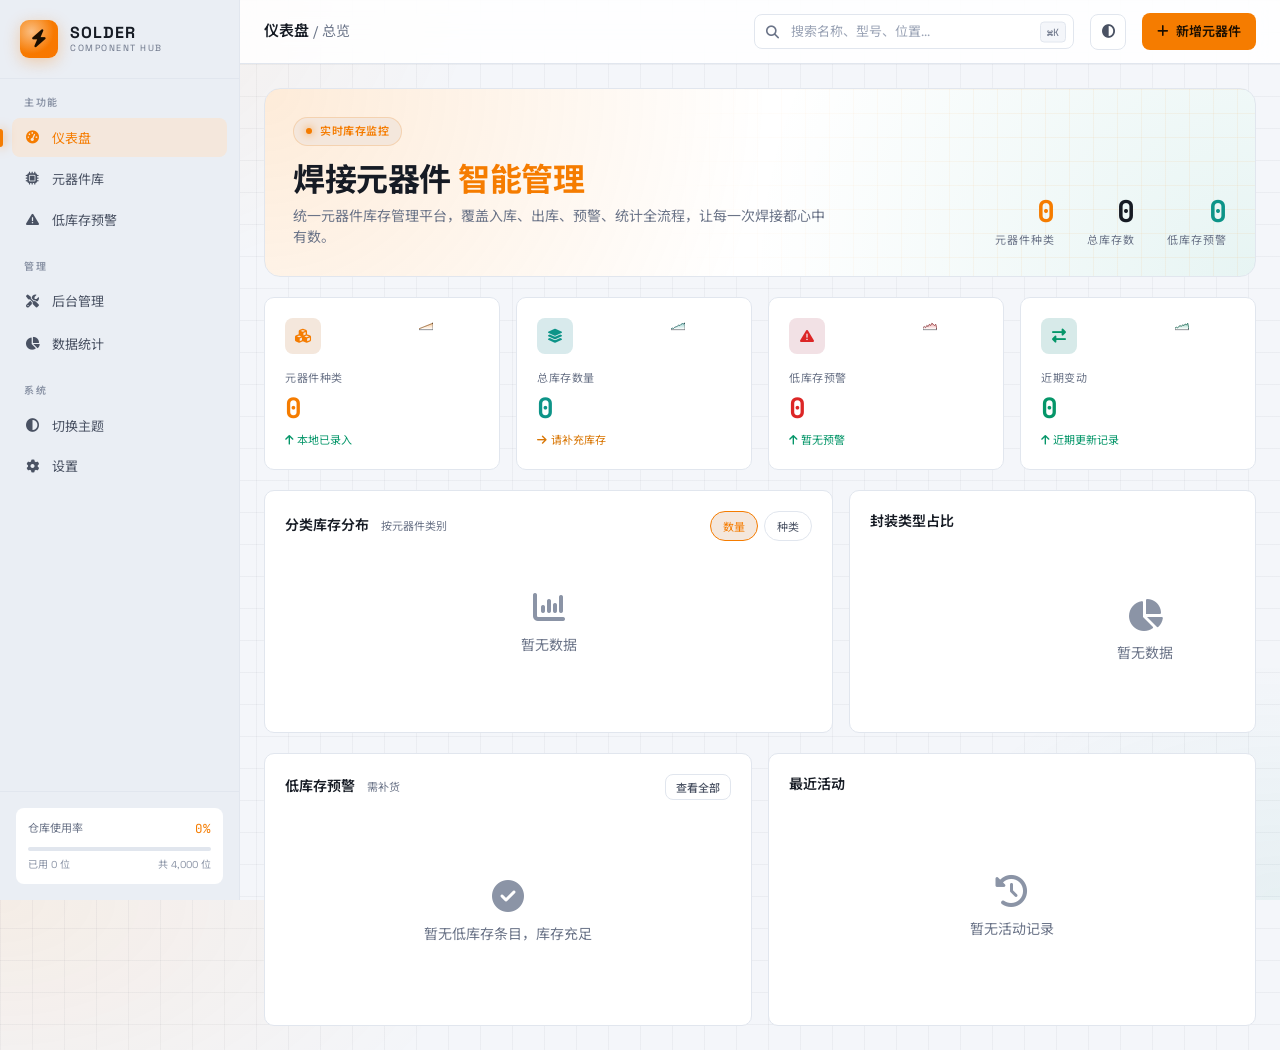
==== index.html @ f3b48d6b "feat: 前端重构为橙青暗色主题仪表盘布局 保持原有 localStorage 数据架构，新增 hub 布局（侧边栏+顶栏+内容区）。variables.css 切换为橙青暗色主题，front.js" ====
<!DOCTYPE html>
<html lang="zh-CN">
<head>
  <meta charset="UTF-8" />
  <meta name="viewport" content="width=device-width, initial-scale=1.0" />
  <title>SOLDER · 焊接元器件管理系统</title>
  <meta name="description" content="焊接元器件库存管理平台，覆盖入库、出库、预警、统计全流程。" />
  <link rel="preconnect" href="https://fonts.googleapis.com" />
  <link rel="preconnect" href="https://fonts.gstatic.com" crossorigin />
  <link href="https://fonts.googleapis.com/css2?family=Space+Grotesk:wght@300;400;500;600;700&family=JetBrains+Mono:wght@400;500;600;700&family=Noto+Sans+SC:wght@400;500;600;700&display=swap" rel="stylesheet" />
  <link rel="stylesheet" href="https://cdnjs.cloudflare.com/ajax/libs/font-awesome/6.5.1/css/all.min.css" />
  <link rel="stylesheet" href="styles/components.css" />
</head>
<body class="circuit-bg">
  <div class="hub" id="hub">
    <!-- 侧边栏 -->
    <aside class="hub-sidebar">
      <div class="hub-logo">
        <div class="hub-logo__mark"><i class="fa-solid fa-bolt"></i></div>
        <div class="hub-logo__text">
          <span class="hub-logo__name">SOLDER</span>
          <span class="hub-logo__sub">COMPONENT HUB</span>
        </div>
      </div>

      <nav class="hub-nav" id="hubNav" aria-label="主导航">
        <div class="hub-nav__section">
          <div class="hub-nav__title">主功能</div>
          <button type="button" class="hub-nav__item is-active" data-page="dashboard">
            <i class="fa-solid fa-gauge-high"></i><span>仪表盘</span>
          </button>
          <button type="button" class="hub-nav__item" data-page="inventory">
            <i class="fa-solid fa-microchip"></i><span>元器件库</span>
          </button>
          <button type="button" class="hub-nav__item" data-page="alert">
            <i class="fa-solid fa-triangle-exclamation"></i><span>低库存预警</span>
            <span class="hub-badge" id="alertBadge" hidden>0</span>
          </button>
        </div>

        <div class="hub-nav__section">
          <div class="hub-nav__title">管理</div>
          <a class="hub-nav__item" href="admin/">
            <i class="fa-solid fa-screwdriver-wrench"></i><span>后台管理</span>
          </a>
          <button type="button" class="hub-nav__item" data-page="stats">
            <i class="fa-solid fa-chart-pie"></i><span>数据统计</span>
          </button>
        </div>

        <div class="hub-nav__section">
          <div class="hub-nav__title">系统</div>
          <button type="button" class="hub-nav__item" id="themeBtn" title="切换明暗主题">
            <i class="fa-solid fa-circle-half-stroke"></i><span>切换主题</span>
          </button>
          <a class="hub-nav__item" href="admin/">
            <i class="fa-solid fa-gear"></i><span>设置</span>
          </a>
        </div>
      </nav>

      <div class="hub-sidebar__footer">
        <div class="stock-indicator">
          <div class="stock-indicator__label">
            <span>仓库使用率</span>
            <span class="mono" id="usagePct" style="color: var(--accent);">—</span>
          </div>
          <div class="stock-bar"><div class="stock-bar__fill" id="usageBar" style="width: 0%;"></div></div>
          <div style="display: flex; justify-content: space-between; font-size: 10px; color: var(--text-dim); margin-top: 6px;">
            <span id="usageUsed">已用 0</span><span id="usageTotal">共 0</span>
          </div>
        </div>
      </div>
    </aside>

    <!-- 主区域 -->
    <main class="hub-main">
      <header class="hub-topbar">
        <div class="page-title" id="pageTitle">仪表盘<span class="page-title__crumb">/ 总览</span></div>

        <div class="hub-search">
          <i class="fa-solid fa-magnifying-glass"></i>
          <input type="text" placeholder="搜索名称、型号、位置..." id="globalSearch" aria-label="全局搜索" />
          <kbd>⌘K</kbd>
        </div>

        <button class="icon-btn" id="themeBtnTop" title="切换主题" aria-label="切换主题" type="button">
          <i class="fa-solid fa-circle-half-stroke"></i>
        </button>
        <a class="btn btn-primary" href="admin/">
          <i class="fa-solid fa-plus"></i>新增元器件
        </a>
      </header>

      <div class="hub-content" id="content"></div>
    </main>
  </div>

  <div class="toast" id="toast" role="status" aria-live="polite"></div>
  <script type="module" src="src/front.js?v=20260730"></script>
</body>
</html>
---- styles/components.css ----
@import './variables.css';
@import './base.css';
@import './layout.css';
@import './forms.css';
@import './data.css';
@import './hub.css';

/* ==========================================================================
   Buttons
========================================================================== */

.button {
  display: inline-flex;
  align-items: center;
  justify-content: center;
  gap: 6px;
  min-height: 36px;
  padding: var(--space-1) var(--space-4);
  border: var(--panel-border);
  border-radius: var(--radius);
  background: var(--surface-panel);
  color: var(--text-primary);
  font-family: var(--font-label);
  font-size: var(--text-base);
  font-weight: 500;
  line-height: var(--leading-tight);
  cursor: pointer;
  white-space: nowrap;
  text-decoration: none;
  box-shadow: var(--shadow-xs);
  transition: background var(--transition-fast),
              border-color var(--transition-fast),
              color var(--transition-fast),
              box-shadow var(--transition-fast),
              transform var(--transition-fast) var(--ease-out);
}

.button:hover {
  background: var(--surface-elevated);
  border-color: var(--border-strong);
  color: var(--text-primary);
  text-decoration: none;
  transform: translateY(-1px);
  box-shadow: var(--shadow-sm);
}

.button:active {
  transform: translateY(0) scale(0.98);
  box-shadow: var(--shadow-xs);
}

.button:focus-visible {
  box-shadow: var(--focus-ring);
}

.button[disabled],
.button.is-disabled {
  opacity: 0.5;
  cursor: not-allowed;
  box-shadow: none;
  transform: none;
}

.button--primary {
  background: linear-gradient(150deg, var(--accent), color-mix(in srgb, var(--accent) 82%, #000));
  border-color: transparent;
  color: #ffffff;
  font-weight: 600;
  box-shadow: var(--shadow-xs), 0 2px 10px var(--accent-glow);
}

[data-theme="dark"] .button--primary,
html.dark .button--primary {
  color: #06232c;
  background: linear-gradient(150deg, var(--accent), color-mix(in srgb, var(--accent) 85%, #000));
}

.button--primary:hover {
  background: linear-gradient(150deg, var(--accent-hover), color-mix(in srgb, var(--accent-hover) 82%, #000));
  border-color: transparent;
  color: #ffffff;
  box-shadow: var(--shadow-sm), 0 6px 18px var(--accent-glow);
  transform: translateY(-1px);
}

[data-theme="dark"] .button--primary:hover,
html.dark .button--primary:hover {
  color: #06232c;
}

.button--ghost {
  background: transparent;
  border-color: transparent;
  color: var(--text-secondary);
  box-shadow: none;
}

.button--ghost:hover {
  background: var(--surface-elevated);
  border-color: var(--border);
  color: var(--text-primary);
}

.button--danger {
  background: var(--danger-soft);
  border-color: color-mix(in srgb, var(--danger) 22%, var(--border));
  color: var(--danger);
  box-shadow: none;
}

.button--danger:hover {
  background: color-mix(in srgb, var(--danger) 14%, var(--surface-elevated));
  border-color: color-mix(in srgb, var(--danger) 42%, var(--border));
  color: var(--danger);
}

.button--small {
  min-height: 30px;
  padding: 3px var(--space-3);
  font-size: var(--text-sm);
  border-radius: var(--radius-sm);
}

.button svg {
  width: 14px;
  height: 14px;
}

/* 触控设备：按钮触控目标 ≥ 44px */
@media (pointer: coarse) {
  .button { min-height: 44px; }
  .button--small { min-height: 40px; }
  .icon-button,
  .button--icon { width: 44px; height: 44px; }
}

/* --------------------------------------------------------------------------
   Detail View
-------------------------------------------------------------------------- */
.detail {
  padding: var(--space-4);
  overflow: auto;
  min-height: 0;
}

.detail__section {
  display: grid;
  grid-template-columns: repeat(3, minmax(0, 1fr));
  gap: var(--space-3);
  animation: fade-slide-in 240ms var(--ease-out);
}

.detail__section > .field {
  border: var(--panel-border);
  border-radius: var(--radius-md);
  padding: var(--space-3) var(--space-4);
  background: var(--surface-elevated);
  transition: border-color var(--transition-fast), box-shadow var(--transition-fast);
}

.detail__section > .field:hover {
  border-color: var(--border-strong);
  box-shadow: var(--shadow-xs);
}

.detail__actions {
  display: flex;
  gap: var(--space-2);
  flex-wrap: wrap;
  margin-top: var(--space-3);
}

.detail .field__label {
  font-family: var(--font-data);
  font-size: var(--text-xs);
  color: var(--text-muted);
  letter-spacing: 0.06em;
  text-transform: uppercase;
  margin-bottom: var(--space-1);
}

.detail .mono {
  font-size: var(--text-base);
  color: var(--text-primary);
  word-break: break-word;
}

/* --------------------------------------------------------------------------
   Feedback — Toast, Empty State
-------------------------------------------------------------------------- */
.toast {
  position: fixed;
  right: var(--space-4);
  bottom: var(--space-4);
  z-index: var(--z-toast);
  display: grid;
  gap: var(--space-2);
  pointer-events: none;
}

.toast__item {
  pointer-events: auto;
  padding: var(--space-3) var(--space-4);
  border: var(--panel-border);
  border-left: 3px solid var(--accent);
  border-radius: var(--radius-md);
  background: var(--surface-panel);
  color: var(--text-primary);
  font-family: var(--font-label);
  font-size: var(--text-sm);
  font-weight: 500;
  box-shadow: var(--shadow-float);
  max-width: 360px;
  word-wrap: break-word;
  cursor: pointer;
  animation: toast-in 260ms var(--ease-out);
}

.toast__item--danger {
  border-left-color: var(--danger);
}

.toast__item--success {
  border-left-color: var(--success);
}

.toast--enter {
  animation: toast-in 260ms var(--ease-out);
}

.toast--leave {
  animation: toast-out 200ms ease-in forwards;
}

@keyframes toast-in {
  from {
    opacity: 0;
    transform: translateY(10px) scale(0.97);
  }
  to {
    opacity: 1;
    transform: translateY(0) scale(1);
  }
}

@keyframes toast-out {
  from {
    opacity: 1;
    transform: translateY(0);
  }
  to {
    opacity: 0;
    transform: translateY(10px);
  }
}

.empty-state,
.empty {
  padding: var(--space-10) var(--space-4);
  text-align: center;
}

.empty-state__title,
.empty__title {
  font-family: var(--font-label);
  font-size: var(--text-lg);
  font-weight: 600;
  color: var(--text-primary);
  margin-bottom: var(--space-1);
}

.empty-state__desc,
.empty__desc {
  color: var(--text-muted);
  font-size: var(--text-sm);
  line-height: var(--leading-relaxed);
}

/* --------------------------------------------------------------------------
   Dashboard Components
-------------------------------------------------------------------------- */
.stat-grid {
  display: grid;
  grid-template-columns: repeat(4, minmax(0, 1fr));
  gap: var(--space-3);
}

.stat-card {
  display: flex;
  align-items: center;
  justify-content: space-between;
  gap: var(--space-3);
  padding: var(--space-3) var(--space-4);
  background: var(--surface-panel);
  border: var(--panel-border);
  border-radius: var(--radius-lg);
  box-shadow: var(--shadow-xs);
  transition: border-color var(--transition-fast),
              box-shadow var(--transition-fast),
              transform var(--transition-fast) var(--ease-out);
}

.stat-card:hover {
  border-color: var(--border-strong);
  box-shadow: var(--shadow-sm);
  transform: translateY(-1px);
}

.stat-card__body {
  min-width: 0;
  flex: 1;
}

.stat-card__title {
  font-family: var(--font-label);
  font-size: var(--text-xs);
  font-weight: 600;
  color: var(--text-muted);
  letter-spacing: 0.04em;
  text-transform: uppercase;
  margin-bottom: 2px;
}

.stat-card__value {
  font-family: var(--font-label);
  font-size: 24px;
  font-weight: 700;
  color: var(--text-primary);
  line-height: 1.15;
  letter-spacing: -0.02em;
  font-variant-numeric: tabular-nums;
}

.stat-card__hint {
  font-size: var(--text-xs);
  color: var(--text-muted);
  margin-top: 2px;
}

.stat-card__icon {
  display: grid;
  place-items: center;
  width: 36px;
  height: 36px;
  border-radius: var(--radius-md);
  flex-shrink: 0;
}

.stat-card__icon svg {
  width: 17px;
  height: 17px;
  stroke-width: 2;
}

.stat-card--brand .stat-card__icon {
  background: var(--accent-soft);
  color: var(--accent-text);
}

.stat-card--success .stat-card__icon {
  background: var(--success-soft);
  color: var(--success);
}

.stat-card--warning .stat-card__icon {
  background: var(--warning-soft);
  color: var(--warning);
}

.stat-card--danger .stat-card__icon {
  background: var(--danger-soft);
  color: var(--danger);
}

/* Chart Bar */
.chart-bar {
  display: flex;
  align-items: center;
  gap: var(--space-2);
  padding: 3px 0;
}

.chart-bar__label {
  font-family: var(--font-data);
  font-size: var(--text-xs);
  color: var(--text-secondary);
  min-width: 60px;
  text-align: right;
  white-space: nowrap;
  overflow: hidden;
  text-overflow: ellipsis;
}

.chart-bar__track {
  flex: 1;
  height: 14px;
  background: var(--surface-inset);
  border-radius: var(--radius-full);
  overflow: hidden;
  position: relative;
}

.chart-bar__fill {
  height: 100%;
  border-radius: var(--radius-full);
  background: linear-gradient(90deg, var(--accent), color-mix(in srgb, var(--accent) 70%, var(--accent-hover)));
  transition: width 400ms var(--ease-out);
  min-width: 4px;
}

.chart-bar__value {
  font-family: var(--font-data);
  font-size: var(--text-xs);
  font-weight: 600;
  color: var(--text-muted);
  min-width: 28px;
  text-align: right;
  font-variant-numeric: tabular-nums;
}

/* Breadcrumb */
.breadcrumb {
  display: flex;
  align-items: center;
  gap: var(--space-1);
  font-family: var(--font-label);
  font-size: var(--text-xs);
  color: var(--text-muted);
  margin-bottom: var(--space-2);
}

.breadcrumb__sep {
  color: var(--border-strong);
  user-select: none;
}

.breadcrumb__current {
  color: var(--text-primary);
  font-weight: 600;
}

/* Skeleton */
.skeleton {
  background: linear-gradient(90deg, var(--surface-inset) 25%, var(--surface-elevated) 50%, var(--surface-inset) 75%);
  background-size: 200% 100%;
  animation: skeleton-shimmer 1.5s ease-in-out infinite;
  border-radius: var(--radius);
}

@keyframes skeleton-shimmer {
  0% { background-position: 200% 0; }
  100% { background-position: -200% 0; }
}

.skeleton--title {
  height: 20px;
  width: 60%;
  margin-bottom: var(--space-2);
}

.skeleton--text {
  height: 14px;
  width: 100%;
  margin-bottom: var(--space-1);
}

.skeleton--text-short {
  height: 14px;
  width: 40%;
}

.skeleton--card {
  height: 80px;
  width: 100%;
}

/* 前台列表/统计骨架（首屏占位） */
.skeleton-stat {
  height: 74px;
  border-radius: var(--radius-lg);
}

.skeleton-row {
  display: flex;
  align-items: center;
  gap: var(--space-3);
  padding: var(--space-3) var(--space-4);
  border: var(--panel-border);
  border-radius: var(--radius-md);
  background: var(--surface-panel);
}

.skeleton-row__dot {
  width: 8px;
  height: 8px;
  border-radius: var(--radius-full);
  flex-shrink: 0;
}

.skeleton-row__lines {
  flex: 1;
  display: grid;
  gap: 6px;
}

.skeleton-row__badge {
  width: 56px;
  height: 20px;
  border-radius: var(--radius-full);
  flex-shrink: 0;
}

/* Quick Actions */
.quick-actions {
  display: grid;
  grid-template-columns: repeat(3, minmax(0, 1fr));
  gap: var(--space-3);
}

.quick-action {
  display: flex;
  align-items: center;
  gap: var(--space-3);
  padding: var(--space-3) var(--space-4);
  background: var(--surface-panel);
  border: var(--panel-border);
  border-radius: var(--radius-md);
  box-shadow: var(--shadow-xs);
  color: var(--text-primary);
  font-family: var(--font-label);
  font-size: var(--text-sm);
  font-weight: 500;
  cursor: pointer;
  text-decoration: none;
  transition: border-color var(--transition-fast),
              box-shadow var(--transition-fast),
              background var(--transition-fast),
              transform var(--transition-fast) var(--ease-out);
}

.quick-action:hover {
  border-color: color-mix(in srgb, var(--accent) 32%, var(--border));
  box-shadow: var(--shadow-sm);
  background: var(--surface-elevated);
  text-decoration: none;
  color: var(--text-primary);
  transform: translateY(-1px);
}

.quick-action__icon {
  display: grid;
  place-items: center;
  width: 38px;
  height: 38px;
  border-radius: var(--radius);
  background: var(--accent-soft);
  color: var(--accent-text);
  flex-shrink: 0;
}

.quick-action__icon svg {
  width: 18px;
  height: 18px;
}

.quick-action__label {
  line-height: 1.3;
}

.quick-action__desc {
  font-size: var(--text-xs);
  color: var(--text-muted);
  font-weight: 400;
}

/* Link */
.link {
  color: var(--accent);
  text-decoration: none;
  border-bottom: 1px dashed color-mix(in srgb, var(--accent) 40%, transparent);
  padding-bottom: 1px;
  transition: border-color var(--transition-fast), color var(--transition-fast);
}

.link:hover {
  color: var(--accent-hover);
  border-bottom-color: var(--accent-hover);
}

/* Mobile Nav */
.mobile-nav {
  position: fixed;
  bottom: 0;
  left: 0;
  right: 0;
  z-index: 80;
  display: none;
  align-items: center;
  justify-content: space-around;
  padding: 6px 12px max(10px, env(safe-area-inset-bottom, 10px));
  background: var(--surface-header);
  border-top: var(--panel-border);
  box-shadow: var(--shadow-up);
  backdrop-filter: blur(14px) saturate(1.3);
  -webkit-backdrop-filter: blur(14px) saturate(1.3);
}

.mobile-nav__item {
  display: flex;
  flex-direction: column;
  align-items: center;
  gap: 3px;
  min-width: 64px;
  min-height: 44px;
  justify-content: center;
  padding: 5px 14px;
  text-decoration: none;
  color: var(--text-muted);
  font-size: var(--text-xs);
  font-weight: 500;
  border-radius: var(--radius-md);
  transition: color var(--transition-fast), background var(--transition-fast);
}

.mobile-nav__item svg {
  width: 19px;
  height: 19px;
}

.mobile-nav__item.is-active,
.mobile-nav__item:active {
  color: var(--accent-text);
  background: var(--accent-soft);
}

@media (hover: hover) {
  .mobile-nav__item:hover {
    color: var(--accent-text);
    background: var(--accent-soft);
  }
}

/* Responsive — Components */
@media (max-width: 1024px) {
  .stat-grid {
    grid-template-columns: repeat(2, minmax(0, 1fr));
  }
}

@media (max-width: 860px) {
  .detail__section {
    grid-template-columns: 1fr;
  }
}

@media (max-width: 640px) {
  .stat-grid {
    grid-template-columns: 1fr;
  }

  .quick-actions {
    grid-template-columns: 1fr;
  }
}

/* Admin-specific overrides */
.admin-list {
  display: flex;
  flex-direction: column;
  gap: 6px;
  padding: var(--space-2);
}

.admin-list .list__item {
  display: flex;
  align-items: center;
  gap: var(--space-3);
  padding: var(--space-3) var(--space-4);
  border: 1px solid transparent;
  border-radius: var(--radius-md);
  background: var(--surface-panel);
  cursor: pointer;
  text-align: left;
  width: 100%;
  transition: border-color var(--transition-fast),
              background var(--transition-fast),
              box-shadow var(--transition-fast),
              transform var(--transition-fast) var(--ease-out);
}

.admin-list .list__item:hover {
  border-color: var(--border);
  background: var(--surface-elevated);
  box-shadow: var(--shadow-xs);
}

.admin-list .list__item.is-active {
  border-color: color-mix(in srgb, var(--accent) 32%, var(--border));
  background: var(--accent-soft);
  box-shadow: inset 3px 0 0 var(--accent);
}

/* Front page card-item content (replaces inline styles) */
.card-item__content {
  min-width: 0;
  flex: 1;
  display: flex;
  flex-direction: column;
  gap: 2px;
  margin-left: var(--space-1);
}

.card-item__name {
  font-weight: 600;
  font-size: var(--text-base);
  color: var(--text-primary);
}

.card-item__actions {
  display: flex;
  gap: var(--space-1);
  align-items: center;
  flex-shrink: 0;
}

/* --------------------------------------------------------------------------
   Login Card
-------------------------------------------------------------------------- */
.login-card {
  max-width: 420px;
  margin: var(--space-8) auto 0;
  padding: var(--space-6);
  background: var(--surface-panel);
  border: var(--panel-border);
  border-radius: var(--radius-lg);
  box-shadow: var(--shadow-float);
  width: calc(100% - var(--space-4));
  box-sizing: border-box;
}

.login-card .panel__title {
  font-size: var(--text-lg);
  text-align: center;
  margin-bottom: var(--space-4);
}

.login-card .form {
  padding: 0;
}

/* --------------------------------------------------------------------------
   Navigation Items (sidebar tabs)
-------------------------------------------------------------------------- */
.nav-item {
  display: flex;
  align-items: center;
  gap: var(--space-2);
  min-height: 38px;
  padding: var(--space-2) var(--space-3);
  background: transparent;
  border: 1px solid transparent;
  border-radius: var(--radius);
  color: var(--text-secondary);
  font-family: var(--font-label);
  font-size: var(--text-sm);
  font-weight: 500;
  cursor: pointer;
  transition: all var(--transition-fast);
  position: relative;
  text-align: left;
  width: 100%;
  white-space: nowrap;
}

.nav-item:hover {
  background: var(--surface-elevated);
  color: var(--text-primary);
  border-color: var(--border);
}

.nav-item--active,
.nav-item[aria-selected="true"] {
  color: var(--accent-text);
  background: var(--accent-soft);
  border-color: color-mix(in srgb, var(--accent) 24%, var(--border));
  font-weight: 600;
}

.nav-item svg {
  width: 16px;
  height: 16px;
  flex-shrink: 0;
}

/* --------------------------------------------------------------------------
   Dialog / Modal
-------------------------------------------------------------------------- */
.dialog__body {
  max-width: 560px;
  background: var(--surface-panel);
  border: var(--panel-border);
  border-radius: var(--radius-lg);
  box-shadow: var(--shadow-float);
  overflow: hidden;
}

dialog.dialog {
  border: none;
  border-radius: var(--radius-lg);
  padding: 0;
  max-width: 560px;
  width: calc(100% - var(--space-8));
  background: transparent;
  box-shadow: var(--shadow-float);
}

dialog.dialog[open] {
  animation: dialog-in 260ms var(--ease-out);
}

@keyframes dialog-in {
  from {
    opacity: 0;
    transform: translateY(10px) scale(0.97);
  }
  to {
    opacity: 1;
    transform: translateY(0) scale(1);
  }
}

dialog.dialog::backdrop {
  background: rgba(9, 14, 25, 0.48);
  backdrop-filter: blur(4px);
  -webkit-backdrop-filter: blur(4px);
}

.dialog__header {
  display: flex;
  align-items: center;
  justify-content: space-between;
  gap: var(--space-2);
  padding: var(--space-4);
  border-bottom: var(--panel-border);
  background: color-mix(in srgb, var(--surface-elevated) 55%, var(--surface-panel));
}

.dialog__title {
  font-family: var(--font-label);
  font-size: var(--text-md);
  font-weight: 600;
  color: var(--text-primary);
}

.dialog__footer {
  display: flex;
  justify-content: flex-end;
  gap: var(--space-2);
  padding: var(--space-4);
  border-top: var(--panel-border);
}

/* --------------------------------------------------------------------------
   Card (generic container)
-------------------------------------------------------------------------- */
.card {
  background: var(--surface-panel);
  border: var(--panel-border);
  border-radius: var(--radius-md);
  padding: var(--space-4);
  box-shadow: var(--shadow-xs);
}
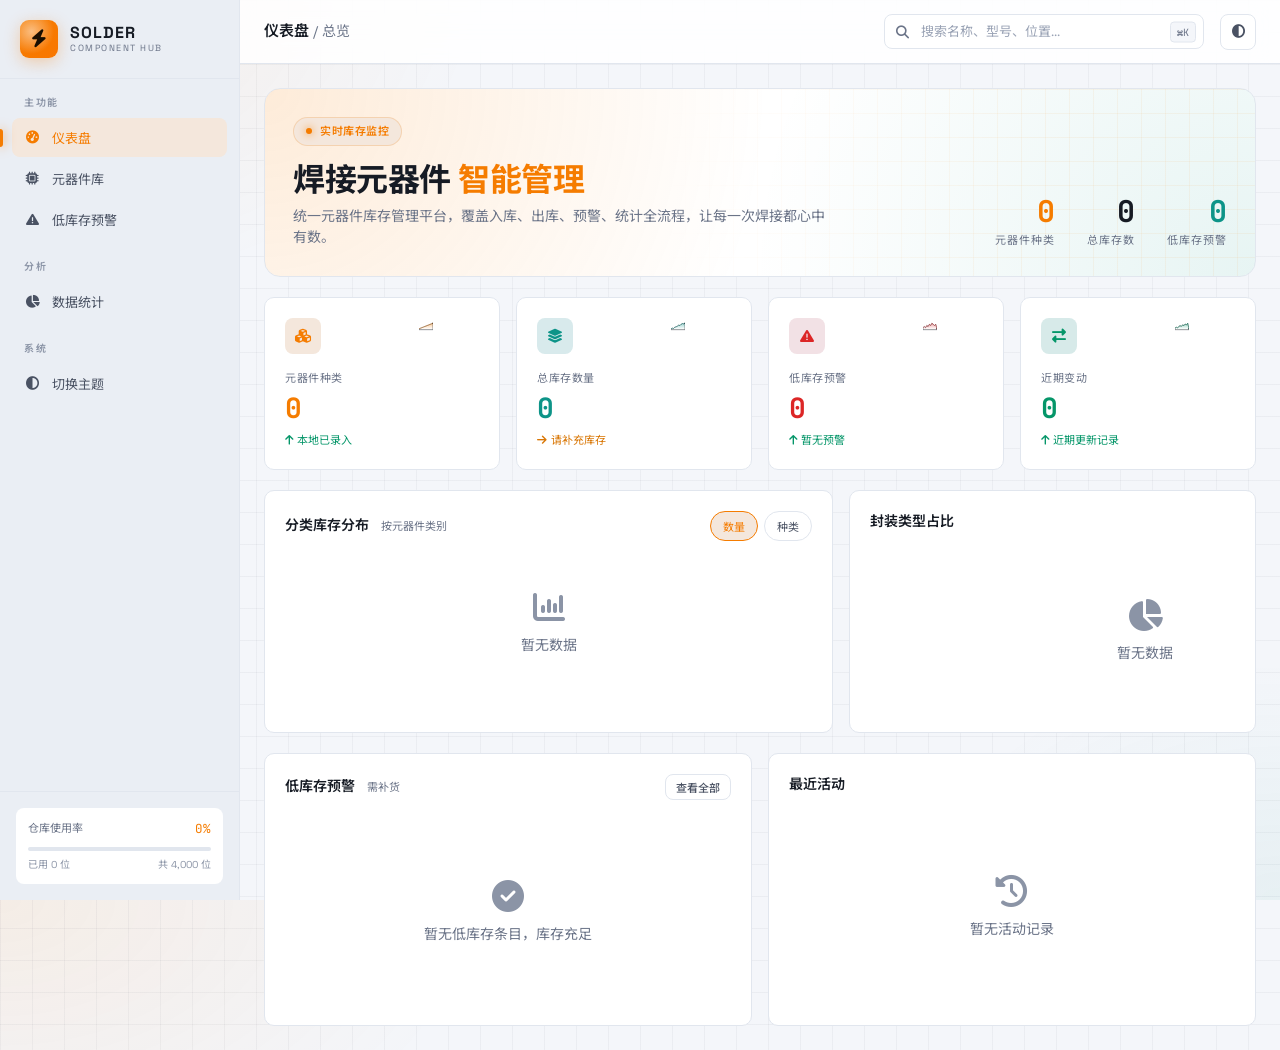
==== commit e6d6af98: "feat: 移除后台跳转，新增元器件详情弹窗 取消前端所有跳转后台的按钮（侧边栏后台管理/设置、顶栏新增元器件、各页面前往后台按钮）。点击元器件卡片/表格行弹出原生 dialog 详情面板，展示参数、" ====
--- a/index.html
+++ b/index.html
@@ -39,10 +39,7 @@
         </div>
 
         <div class="hub-nav__section">
-          <div class="hub-nav__title">管理</div>
-          <a class="hub-nav__item" href="admin/">
-            <i class="fa-solid fa-screwdriver-wrench"></i><span>后台管理</span>
-          </a>
+          <div class="hub-nav__title">分析</div>
           <button type="button" class="hub-nav__item" data-page="stats">
             <i class="fa-solid fa-chart-pie"></i><span>数据统计</span>
           </button>
@@ -53,9 +50,6 @@
           <button type="button" class="hub-nav__item" id="themeBtn" title="切换明暗主题">
             <i class="fa-solid fa-circle-half-stroke"></i><span>切换主题</span>
           </button>
-          <a class="hub-nav__item" href="admin/">
-            <i class="fa-solid fa-gear"></i><span>设置</span>
-          </a>
         </div>
       </nav>
 
@@ -87,9 +81,6 @@
         <button class="icon-btn" id="themeBtnTop" title="切换主题" aria-label="切换主题" type="button">
           <i class="fa-solid fa-circle-half-stroke"></i>
         </button>
-        <a class="btn btn-primary" href="admin/">
-          <i class="fa-solid fa-plus"></i>新增元器件
-        </a>
       </header>
 
       <div class="hub-content" id="content"></div>
@@ -97,6 +88,11 @@
   </div>
 
   <div class="toast" id="toast" role="status" aria-live="polite"></div>
-  <script type="module" src="src/front.js?v=20260730"></script>
+
+  <!-- 元器件详情弹窗 -->
+  <dialog class="dialog detail-dialog" id="detailDialog" aria-label="元器件详情">
+    <div class="dialog__body detail-dialog__body" id="detailDialogBody"></div>
+  </dialog>
+  <script type="module" src="src/front.js?v=20260731"></script>
 </body>
 </html>
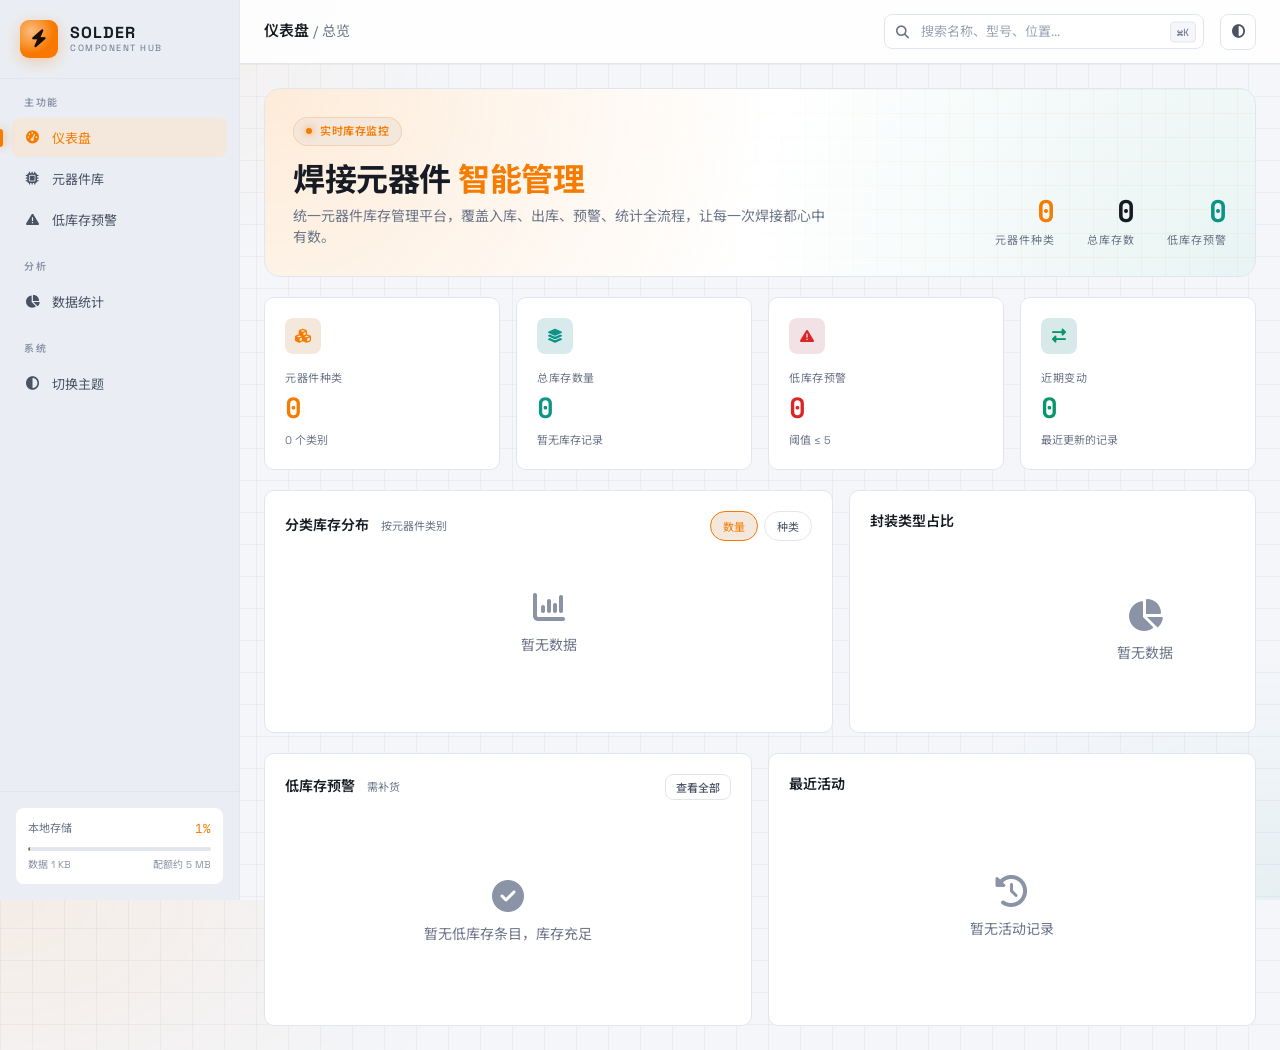
==== commit 3cc04f37: "fix: 修复功能缺陷并优化 UI/性能/网络健壮性 - 删除从未注册的 sw.js（离线缓存从未生效，属死代码） - 移动端新增底部导航（原 ≤768px 侧边栏隐藏后无任何导航入口） - 后台种类" ====
--- a/index.html
+++ b/index.html
@@ -5,10 +5,34 @@
   <meta name="viewport" content="width=device-width, initial-scale=1.0" />
   <title>SOLDER · 焊接元器件管理系统</title>
   <meta name="description" content="焊接元器件库存管理平台，覆盖入库、出库、预警、统计全流程。" />
+  <link rel="icon" href="data:," />
+  <!-- 在样式应用前同步设置主题，避免暗色用户首屏闪白 -->
+  <script>
+    (function () {
+      try {
+        var t = localStorage.getItem('theme');
+        if (t !== 'light' && t !== 'dark') {
+          t = window.matchMedia && window.matchMedia('(prefers-color-scheme: light)').matches ? 'light' : 'dark';
+        }
+        document.documentElement.setAttribute('data-theme', t);
+        document.documentElement.classList.toggle('dark', t === 'dark');
+      } catch (e) { /* ignore */ }
+    })();
+  </script>
   <link rel="preconnect" href="https://fonts.googleapis.com" />
   <link rel="preconnect" href="https://fonts.gstatic.com" crossorigin />
   <link href="https://fonts.googleapis.com/css2?family=Space+Grotesk:wght@300;400;500;600;700&family=JetBrains+Mono:wght@400;500;600;700&family=Noto+Sans+SC:wght@400;500;600;700&display=swap" rel="stylesheet" />
-  <link rel="stylesheet" href="https://cdnjs.cloudflare.com/ajax/libs/font-awesome/6.5.1/css/all.min.css" />
+  <!-- Font Awesome 异步加载：不阻塞首屏渲染 -->
+  <link rel="preload" as="style" href="https://cdnjs.cloudflare.com/ajax/libs/font-awesome/6.5.1/css/all.min.css" />
+  <link rel="stylesheet" href="https://cdnjs.cloudflare.com/ajax/libs/font-awesome/6.5.1/css/all.min.css" media="print" onload="this.media='all'" />
+  <noscript><link rel="stylesheet" href="https://cdnjs.cloudflare.com/ajax/libs/font-awesome/6.5.1/css/all.min.css" /></noscript>
+  <!-- 直接以 link 并行加载全部样式（替代 @import 串行加载） -->
+  <link rel="stylesheet" href="styles/variables.css" />
+  <link rel="stylesheet" href="styles/base.css" />
+  <link rel="stylesheet" href="styles/layout.css" />
+  <link rel="stylesheet" href="styles/forms.css" />
+  <link rel="stylesheet" href="styles/data.css" />
+  <link rel="stylesheet" href="styles/hub.css" />
   <link rel="stylesheet" href="styles/components.css" />
 </head>
 <body class="circuit-bg">
@@ -56,12 +80,12 @@
       <div class="hub-sidebar__footer">
         <div class="stock-indicator">
           <div class="stock-indicator__label">
-            <span>仓库使用率</span>
+            <span>本地存储</span>
             <span class="mono" id="usagePct" style="color: var(--accent);">—</span>
           </div>
           <div class="stock-bar"><div class="stock-bar__fill" id="usageBar" style="width: 0%;"></div></div>
           <div style="display: flex; justify-content: space-between; font-size: 10px; color: var(--text-dim); margin-top: 6px;">
-            <span id="usageUsed">已用 0</span><span id="usageTotal">共 0</span>
+            <span id="usageUsed">数据 —</span><span id="usageTotal">配额约 5 MB</span>
           </div>
         </div>
       </div>
@@ -87,12 +111,28 @@
     </main>
   </div>
 
+  <!-- 移动端底部导航（小屏时侧边栏隐藏，由它接管页面切换） -->
+  <nav class="mobile-nav" id="mobileNav" aria-label="移动端导航">
+    <button type="button" class="mobile-nav__item is-active" data-page="dashboard">
+      <i class="fa-solid fa-gauge-high"></i><span>仪表盘</span>
+    </button>
+    <button type="button" class="mobile-nav__item" data-page="inventory">
+      <i class="fa-solid fa-microchip"></i><span>元器件库</span>
+    </button>
+    <button type="button" class="mobile-nav__item" data-page="alert">
+      <i class="fa-solid fa-triangle-exclamation"></i><span>预警</span>
+    </button>
+    <button type="button" class="mobile-nav__item" data-page="stats">
+      <i class="fa-solid fa-chart-pie"></i><span>统计</span>
+    </button>
+  </nav>
+
   <div class="toast" id="toast" role="status" aria-live="polite"></div>
 
   <!-- 元器件详情弹窗 -->
   <dialog class="dialog detail-dialog" id="detailDialog" aria-label="元器件详情">
     <div class="dialog__body detail-dialog__body" id="detailDialogBody"></div>
   </dialog>
-  <script type="module" src="src/front.js?v=20260731"></script>
+  <script type="module" src="src/front.js?v=20260823"></script>
 </body>
 </html>
--- a/styles/variables.css
+++ b/styles/variables.css
@@ -0,0 +1,214 @@
+:root {
+  /* --------------------------------------------------------------------------
+     SOLDER · Circuit Slate — CSS Variables
+     浅色模式：冷白石 + 橙色强调（暗色为默认主题，见下方 [data-theme="dark"]）
+  -------------------------------------------------------------------------- */
+
+  /* Background layers ------------------------------------------------------- */
+  --surface-base: #f4f6fa;
+  --surface-backdrop: #eaeef4;
+  --surface-panel: #ffffff;
+  --surface-elevated: #f1f4f9;
+  --surface-inset: #eef1f6;
+  --surface-header: rgba(255, 255, 255, 0.85);
+  --bg-grid: rgba(15, 23, 42, 0.04);
+
+  /* Text -------------------------------------------------------------------- */
+  --text-primary: #161b24;
+  --text-secondary: #4a5263;
+  --text-muted: #6b7488;
+  --text-inverse: #ffffff;
+  --text-placeholder: #9aa3b5;
+  --text-dim: #8b94a6;
+
+  /* Borders ----------------------------------------------------------------- */
+  --border: #e1e6ee;
+  --border-strong: #c8d0dc;
+  --border-divider: color-mix(in srgb, var(--border) 80%, transparent);
+
+  /* Accent — 琥珀橙 -------------------------------------------------------- */
+  --accent: #f57c00;
+  --accent-hover: #ef6c00;
+  --accent-2: #ff9800;
+  --accent-soft: color-mix(in srgb, var(--accent) 12%, var(--surface-base));
+  --accent-glow: color-mix(in srgb, var(--accent) 22%, transparent);
+  --accent-text: #f57c00;
+
+  /* Secondary — 青蓝 -------------------------------------------------------- */
+  --cyan: #0d9488;
+  --cyan-hover: #0f766e;
+  --cyan-soft: color-mix(in srgb, var(--cyan) 12%, var(--surface-base));
+  --cyan-text: #0d9488;
+
+  /* Magenta (IC 类别) ------------------------------------------------------- */
+  --magenta: #c026d3;
+  --magenta-soft: color-mix(in srgb, var(--magenta) 12%, var(--surface-base));
+
+  /* Semantic ---------------------------------------------------------------- */
+  --danger: #dc2626;
+  --danger-soft: color-mix(in srgb, var(--danger) 10%, var(--surface-base));
+  --danger-glow: color-mix(in srgb, var(--danger) 22%, transparent);
+  --warning: #d97706;
+  --warning-soft: color-mix(in srgb, var(--warning) 12%, var(--surface-base));
+  --success: #059669;
+  --success-soft: color-mix(in srgb, var(--success) 12%, var(--surface-base));
+
+  /* Stock status ------------------------------------------------------------ */
+  --in-stock: var(--success);
+  --in-stock-soft: var(--success-soft);
+  --low-stock: var(--warning);
+  --low-stock-soft: var(--warning-soft);
+  --out-of-stock: var(--danger);
+  --out-of-stock-soft: var(--danger-soft);
+
+  /* Typography -------------------------------------------------------------- */
+  --font-sans: 'Space Grotesk', 'Inter', 'Noto Sans SC', 'PingFang SC', 'Microsoft YaHei', system-ui, -apple-system, BlinkMacSystemFont, 'Segoe UI', sans-serif;
+  --font-mono: 'JetBrains Mono', 'SFMono-Regular', 'SF Mono', 'Fira Code', Consolas, 'Liberation Mono', Menlo, Courier, monospace;
+  --font-data: var(--font-mono);
+  --font-label: var(--font-sans);
+
+  --text-xs: 11px;
+  --text-sm: 12.5px;
+  --text-base: 14px;
+  --text-md: 15px;
+  --text-lg: 17px;
+  --text-xl: 20px;
+  --text-2xl: 28px;
+  --text-3xl: 32px;
+
+  --leading-tight: 1.25;
+  --leading-base: 1.5;
+  --leading-relaxed: 1.65;
+
+  /* 4px grid spacing -------------------------------------------------------- */
+  --space-0: 0px;
+  --space-1: 4px;
+  --space-2: 8px;
+  --space-3: 12px;
+  --space-4: 16px;
+  --space-5: 20px;
+  --space-6: 24px;
+  --space-8: 32px;
+  --space-10: 40px;
+
+  /* Radius ------------------------------------------------------------------ */
+  --radius-sm: 6px;
+  --radius: 8px;
+  --radius-md: 10px;
+  --radius-lg: 14px;
+  --radius-xl: 16px;
+  --radius-full: 999px;
+
+  /* Shadows ----------------------------------------------------------------- */
+  --shadow-xs: 0 1px 2px rgba(15, 23, 42, 0.05);
+  --shadow-sm: 0 1px 3px rgba(15, 23, 42, 0.06), 0 1px 2px rgba(15, 23, 42, 0.04);
+  --shadow-base: 0 1px 3px rgba(15, 23, 42, 0.07), 0 4px 14px rgba(15, 23, 42, 0.05);
+  --shadow-float: 0 12px 32px rgba(15, 23, 42, 0.10), 0 2px 8px rgba(15, 23, 42, 0.05);
+  --shadow-inset: inset 0 1px 2px rgba(15, 23, 42, 0.05);
+  --shadow-up: 0 -6px 20px rgba(15, 23, 42, 0.08);
+  --shadow-glow-accent: 0 0 0 3px var(--accent-glow);
+  --shadow-glow-danger: 0 0 0 3px var(--danger-glow);
+  --shadow-accent: 0 4px 16px rgba(245, 124, 0, 0.3);
+
+  /* Layout ------------------------------------------------------------------ */
+  --header-height: 64px;
+  --sidebar-width: 240px;
+  --topbar-sticky-offset: 0px;
+  --panel-border: 1px solid var(--border);
+
+  /* Transitions ------------------------------------------------------------- */
+  --transition-fast: 130ms ease;
+  --transition-base: 190ms ease;
+  --transition-slow: 280ms ease;
+  --ease-out: cubic-bezier(0.16, 1, 0.3, 1);
+
+  /* Z-index scale ----------------------------------------------------------- */
+  --z-base: 1;
+  --z-sticky: 50;
+  --z-dropdown: 100;
+  --z-overlay: 200;
+  --z-toast: 1000;
+
+  /* Misc -------------------------------------------------------------------- */
+  --focus-ring: 0 0 0 2px var(--surface-panel), 0 0 0 4px var(--accent-glow);
+  --focus-ring-inset: inset 0 0 0 2px var(--accent-glow);
+  --tick-color: color-mix(in srgb, var(--border-strong) 70%, transparent);
+}
+
+/* 暗色为默认主题（贴合 SOLDER 设计稿） */
+:root {
+  color-scheme: dark;
+}
+
+[data-theme="light"],
+html:not(.dark):not([data-theme="dark"]) {
+  color-scheme: light;
+}
+
+[data-theme="dark"],
+html.dark {
+  /* --------------------------------------------------------------------------
+     SOLDER — 深色模式（设计稿原版）
+  -------------------------------------------------------------------------- */
+
+  /* Background layers ------------------------------------------------------- */
+  --surface-base: #0a0c10;
+  --surface-backdrop: #0f131a;
+  --surface-panel: #161b24;
+  --surface-elevated: #1c2230;
+  --surface-inset: #0f131a;
+  --surface-header: rgba(15, 19, 26, 0.85);
+  --bg-grid: rgba(255, 255, 255, 0.018);
+
+  /* Text -------------------------------------------------------------------- */
+  --text-primary: #e6e9ef;
+  --text-secondary: #b4bac6;
+  --text-muted: #8b94a6;
+  --text-inverse: #0a0c10;
+  --text-placeholder: #5d6577;
+  --text-dim: #5d6577;
+
+  /* Borders ----------------------------------------------------------------- */
+  --border: #232a37;
+  --border-strong: #2f3849;
+  --border-divider: color-mix(in srgb, var(--border) 70%, transparent);
+
+  /* Accent — 琥珀橙 -------------------------------------------------------- */
+  --accent: #ffa726;
+  --accent-hover: #ffb74d;
+  --accent-2: #ffb74d;
+  --accent-soft: rgba(255, 167, 38, 0.12);
+  --accent-glow: rgba(255, 167, 38, 0.24);
+  --accent-text: #ffa726;
+
+  /* Secondary — 青蓝 -------------------------------------------------------- */
+  --cyan: #4dd0c1;
+  --cyan-hover: #80deea;
+  --cyan-soft: rgba(77, 208, 193, 0.12);
+  --cyan-text: #4dd0c1;
+
+  /* Magenta ----------------------------------------------------------------- */
+  --magenta: #e879f9;
+  --magenta-soft: rgba(232, 121, 249, 0.12);
+
+  /* Semantic ---------------------------------------------------------------- */
+  --danger: #ef5350;
+  --danger-soft: rgba(239, 83, 80, 0.12);
+  --danger-glow: rgba(239, 83, 80, 0.24);
+  --warning: #ffb300;
+  --warning-soft: rgba(255, 179, 0, 0.12);
+  --success: #66bb6a;
+  --success-soft: rgba(102, 187, 106, 0.12);
+
+  /* Shadows ----------------------------------------------------------------- */
+  --shadow-xs: 0 1px 2px rgba(0, 0, 0, 0.3);
+  --shadow-sm: 0 1px 3px rgba(0, 0, 0, 0.34), 0 1px 2px rgba(0, 0, 0, 0.24);
+  --shadow-base: 0 1px 3px rgba(0, 0, 0, 0.38), 0 4px 14px rgba(0, 0, 0, 0.28);
+  --shadow-float: 0 12px 32px rgba(0, 0, 0, 0.5), 0 2px 8px rgba(0, 0, 0, 0.3);
+  --shadow-inset: inset 0 1px 2px rgba(0, 0, 0, 0.3);
+  --shadow-up: 0 -6px 20px rgba(0, 0, 0, 0.34);
+  --shadow-accent: 0 4px 16px rgba(255, 167, 38, 0.35);
+
+  --focus-ring: 0 0 0 2px var(--surface-panel), 0 0 0 4px var(--accent-glow);
+  --focus-ring-inset: inset 0 0 0 2px var(--accent-glow);
+}
--- a/styles/base.css
+++ b/styles/base.css
@@ -0,0 +1,194 @@
+/* ==========================================================================
+   Base — Reset, Typography, Utilities
+========================================================================== */
+
+*, *::before, *::after {
+  box-sizing: border-box;
+}
+
+* {
+  scrollbar-width: thin;
+  scrollbar-color: var(--border-strong) transparent;
+}
+
+html, body {
+  height: 100%;
+}
+
+html {
+  color-scheme: light dark;
+}
+
+body {
+  margin: 0;
+  font-family: var(--font-sans);
+  font-size: var(--text-base);
+  line-height: var(--leading-base);
+  color: var(--text-primary);
+  background: var(--surface-base);
+  -webkit-font-smoothing: antialiased;
+  -moz-osx-font-smoothing: grayscale;
+  text-rendering: optimizeLegibility;
+  transition: background-color var(--transition-base), color var(--transition-base);
+}
+
+::selection {
+  background: color-mix(in srgb, var(--accent) 22%, transparent);
+  color: var(--text-primary);
+}
+
+svg {
+  display: inline-block;
+  flex-shrink: 0;
+  width: 1em;
+  height: 1em;
+  fill: none;
+  stroke: currentColor;
+  stroke-width: 2;
+  stroke-linecap: round;
+  stroke-linejoin: round;
+}
+
+a {
+  color: var(--accent);
+  text-decoration: none;
+  transition: color var(--transition-fast);
+}
+
+a:hover {
+  color: var(--accent-hover);
+  text-decoration: underline;
+}
+
+button {
+  font-family: inherit;
+}
+
+::placeholder {
+  color: var(--text-placeholder);
+  opacity: 1;
+}
+
+:focus-visible {
+  outline: none;
+  box-shadow: var(--focus-ring);
+}
+
+/* Typography Helpers */
+.mono {
+  font-family: var(--font-data);
+  font-size: var(--text-sm);
+  letter-spacing: 0.01em;
+}
+
+.hint {
+  font-size: var(--text-xs);
+  line-height: var(--leading-relaxed);
+  color: var(--text-muted);
+}
+
+.text-muted {
+  color: var(--text-muted) !important;
+}
+
+.text-accent {
+  color: var(--accent) !important;
+}
+
+.text-danger {
+  color: var(--danger) !important;
+}
+
+.text-warning {
+  color: var(--warning) !important;
+}
+
+.truncate {
+  white-space: nowrap;
+  overflow: hidden;
+  text-overflow: ellipsis;
+}
+
+/* Icons */
+.icon {
+  width: 16px;
+  height: 16px;
+}
+
+.icon-button,
+.button--icon {
+  display: inline-flex;
+  align-items: center;
+  justify-content: center;
+  width: 34px;
+  height: 34px;
+  padding: 0;
+}
+
+/* Utilities */
+.hidden {
+  display: none !important;
+}
+
+.flex {
+  display: flex;
+}
+
+.grid {
+  display: grid;
+}
+
+.mt-2 {
+  margin-top: var(--space-2);
+}
+
+.mt-3 {
+  margin-top: var(--space-3);
+}
+
+/* 内容区入场淡入 */
+@keyframes fade-slide-in {
+  from {
+    opacity: 0;
+    transform: translateY(6px);
+  }
+  to {
+    opacity: 1;
+    transform: translateY(0);
+  }
+}
+
+.fade-in {
+  animation: fade-slide-in 240ms var(--ease-out);
+}
+
+/* Scrollbar */
+::-webkit-scrollbar {
+  width: 8px;
+  height: 8px;
+}
+
+::-webkit-scrollbar-track {
+  background: transparent;
+}
+
+::-webkit-scrollbar-thumb {
+  background: var(--border-strong);
+  border-radius: var(--radius-full);
+  border: 2px solid var(--surface-panel);
+}
+
+::-webkit-scrollbar-thumb:hover {
+  background: var(--accent);
+}
+
+/* Reduced Motion */
+@media (prefers-reduced-motion: reduce) {
+  *,
+  *::before,
+  *::after {
+    animation-duration: 0.001ms !important;
+    animation-iteration-count: 1 !important;
+    transition-duration: 0.001ms !important;
+  }
+}
--- a/styles/layout.css
+++ b/styles/layout.css
@@ -0,0 +1,420 @@
+/* ==========================================================================
+   Layout Skeleton
+========================================================================== */
+
+.app-shell,
+.workbench {
+  min-height: 100%;
+  display: grid;
+  grid-template-rows: auto auto 1fr;
+  gap: var(--space-3);
+  padding: var(--space-4);
+  max-width: 1320px;
+  margin: 0 auto;
+}
+
+/* 顶栏：悬浮式圆角浮栏 + 玻璃拟态 */
+.topbar {
+  position: sticky;
+  top: var(--topbar-sticky-offset);
+  z-index: var(--z-sticky);
+  min-height: var(--header-height);
+  display: flex;
+  align-items: center;
+  padding: 0 var(--space-4);
+  background: var(--surface-header);
+  border: var(--panel-border);
+  border-radius: var(--radius-lg);
+  box-shadow: var(--shadow-base);
+  backdrop-filter: blur(14px) saturate(1.3);
+  -webkit-backdrop-filter: blur(14px) saturate(1.3);
+}
+
+.topbar__inner {
+  width: 100%;
+  display: flex;
+  align-items: center;
+  justify-content: space-between;
+  gap: var(--space-3);
+}
+
+.topbar__actions {
+  display: flex;
+  align-items: flex-end;
+  gap: var(--space-2);
+  flex-shrink: 0;
+}
+
+.toolbar {
+  display: grid;
+  grid-template-columns: repeat(5, minmax(0, 1fr));
+  gap: var(--space-3);
+  align-items: end;
+  padding: var(--space-3) var(--space-4);
+  background: var(--surface-panel);
+  border: var(--panel-border);
+  border-radius: var(--radius-lg);
+  box-shadow: var(--shadow-xs);
+}
+
+.toolbar__summary {
+  color: var(--text-muted);
+  font-family: var(--font-data);
+  font-size: var(--text-xs);
+  line-height: 36px;
+  text-align: right;
+  white-space: nowrap;
+  overflow: hidden;
+  text-overflow: ellipsis;
+}
+
+.sidebar,
+.admin-sidebar {
+  display: flex;
+  flex-direction: column;
+  gap: var(--space-1);
+  width: var(--sidebar-width);
+  flex-shrink: 0;
+  padding: var(--space-3);
+  background: var(--surface-panel);
+  border: var(--panel-border);
+  border-radius: var(--radius-lg);
+  box-shadow: var(--shadow-xs);
+  align-self: flex-start;
+}
+
+.main-area,
+.admin-main {
+  flex: 1;
+  min-width: 0;
+  overflow: auto;
+}
+
+.split-layout {
+  display: grid;
+  grid-template-columns: var(--sidebar-width) 1fr;
+  gap: var(--space-4);
+  min-height: 0;
+}
+
+.panels {
+  display: grid;
+  grid-template-columns: 360px 1fr;
+  gap: var(--space-4);
+  min-height: 0;
+}
+
+/* 面板：大圆角 + 柔和分层 */
+.panel {
+  display: flex;
+  flex-direction: column;
+  min-height: 0;
+  overflow: hidden;
+  background: var(--surface-panel);
+  border: var(--panel-border);
+  border-radius: var(--radius-lg);
+  box-shadow: var(--shadow-sm);
+}
+
+.panel__header {
+  display: flex;
+  align-items: center;
+  justify-content: space-between;
+  gap: var(--space-2);
+  padding: var(--space-3) var(--space-4);
+  border-bottom: var(--panel-border);
+  background: color-mix(in srgb, var(--surface-elevated) 55%, var(--surface-panel));
+}
+
+.panel__title {
+  font-family: var(--font-label);
+  font-size: var(--text-md);
+  font-weight: 600;
+  color: var(--text-primary);
+  letter-spacing: 0.01em;
+}
+
+.panel__actions {
+  display: flex;
+  align-items: center;
+  gap: var(--space-2);
+}
+
+/* Brand */
+.brand {
+  display: inline-flex;
+  align-items: center;
+  gap: var(--space-2);
+  text-decoration: none;
+  color: var(--text-primary);
+}
+
+.brand:hover {
+  text-decoration: none;
+  color: var(--text-primary);
+}
+
+.brand__mark {
+  display: grid;
+  place-items: center;
+  width: 34px;
+  height: 34px;
+  border: 1px solid color-mix(in srgb, var(--accent) 30%, var(--border));
+  border-radius: 10px;
+  background: var(--accent-soft);
+  color: var(--accent-text);
+  box-shadow: inset 0 1px 0 color-mix(in srgb, var(--accent) 10%, transparent);
+}
+
+.brand__mark svg {
+  width: 18px;
+  height: 18px;
+  stroke-width: 1.8;
+}
+
+.brand__text {
+  display: flex;
+  flex-direction: column;
+  line-height: var(--leading-tight);
+}
+
+.brand__title {
+  font-family: var(--font-label);
+  font-size: var(--text-md);
+  font-weight: 700;
+  color: var(--text-primary);
+  letter-spacing: 0.01em;
+}
+
+.brand__subtitle {
+  font-size: var(--text-xs);
+  color: var(--text-muted);
+}
+
+/* Admin Shell */
+.admin-shell {
+  display: flex;
+  flex-direction: column;
+  min-height: 100vh;
+  background: var(--surface-base);
+  padding: var(--space-4);
+  gap: var(--space-4);
+}
+
+.admin-shell > .topbar {
+  position: static;
+  top: auto;
+}
+
+.admin-body {
+  display: flex;
+  flex: 1;
+  min-height: 0;
+  gap: var(--space-4);
+}
+
+.admin-panel {
+  max-width: 1024px;
+  margin: 0 auto;
+  width: 100%;
+  display: flex;
+  flex-direction: column;
+  gap: var(--space-4);
+}
+
+.admin-panel.hidden {
+  display: none !important;
+}
+
+.admin-panel-header {
+  display: flex;
+  align-items: flex-start;
+  justify-content: space-between;
+  gap: var(--space-3);
+  margin-bottom: var(--space-3);
+  flex-wrap: wrap;
+}
+
+.admin-panel-header .panel__actions {
+  display: flex;
+  align-items: center;
+  gap: var(--space-2);
+  flex-shrink: 0;
+}
+
+.page {
+  display: grid;
+  gap: var(--space-4);
+  min-height: 0;
+}
+
+/* 顶部统计区 */
+.top-summary {
+  display: grid;
+  gap: var(--space-2);
+}
+
+/* Responsive — Layout */
+@media (max-width: 860px) {
+  .app-shell,
+  .workbench {
+    padding-bottom: 76px;
+  }
+
+  .panels {
+    grid-template-columns: 1fr;
+  }
+
+  .split-layout {
+    grid-template-columns: 1fr;
+  }
+
+  .sidebar,
+  .admin-sidebar {
+    width: 100%;
+    flex-direction: row;
+    overflow-x: auto;
+    border-right: none;
+    padding: var(--space-2);
+  }
+
+  .toolbar {
+    grid-template-columns: repeat(2, minmax(0, 1fr));
+  }
+
+  .toolbar__summary {
+    text-align: left;
+  }
+
+  .mobile-nav {
+    display: flex;
+  }
+}
+
+@media (max-width: 768px) {
+  .admin-body {
+    flex-direction: column;
+  }
+
+  .admin-sidebar {
+    width: 100%;
+    flex-direction: row;
+    overflow-x: auto;
+    border-right: none;
+    padding: var(--space-2);
+  }
+
+  .admin-tab-btn {
+    flex-shrink: 0;
+  }
+
+  .admin-main {
+    padding: 0;
+  }
+
+  .admin-panel {
+    max-width: 100%;
+  }
+}
+
+@media (max-width: 560px) {
+  .app-shell,
+  .workbench,
+  .admin-shell {
+    padding: var(--space-2);
+    gap: var(--space-3);
+    padding-bottom: 84px;
+  }
+
+  .topbar {
+    padding: 0 var(--space-3);
+  }
+
+  .topbar__inner {
+    padding: 0;
+  }
+
+  .toolbar {
+    grid-template-columns: 1fr;
+  }
+
+  .brand__subtitle {
+    display: none;
+  }
+
+  .topbar__actions {
+    width: 100%;
+    justify-content: flex-start;
+  }
+
+  .admin-main {
+    padding: 0;
+  }
+}
+
+/* ==========================================================================
+   Mobile Adaptation — 700px / 480px 断点
+   目标：小屏无横向滚动；表格横向滚动；面板/对话框纵向堆叠
+========================================================================== */
+
+@media (max-width: 700px) {
+  /* 收紧外层间距，避免边缘溢出 */
+  .app-shell,
+  .workbench,
+  .admin-shell {
+    gap: var(--space-2);
+    padding: var(--space-3);
+  }
+
+  /* 顶栏允许换行，避免操作区挤出视口 */
+  .topbar__inner {
+    flex-wrap: wrap;
+    row-gap: var(--space-2);
+  }
+
+  /* 面板头允许换行：标题与操作区在窄屏自然折行 */
+  .panel__header {
+    flex-wrap: wrap;
+    row-gap: var(--space-2);
+  }
+
+  /* 表格容器横向滚动，避免整页出现水平滚动条 */
+  .admin-table-wrap {
+    overflow-x: auto;
+    -webkit-overflow-scrolling: touch;
+  }
+}
+
+@media (max-width: 480px) {
+  /* 极小屏进一步收紧间距 */
+  .app-shell,
+  .workbench,
+  .admin-shell {
+    padding: var(--space-2);
+    gap: var(--space-2);
+  }
+
+  .topbar {
+    padding: var(--space-2) var(--space-3);
+  }
+
+  /* 面板头改为纵向堆叠：标题在上，操作按钮在下 */
+  .panel__header {
+    flex-direction: column;
+    align-items: stretch;
+  }
+
+  .panel__actions {
+    width: 100%;
+    flex-wrap: wrap;
+  }
+
+  /* 对话框底部按钮纵向排列并占满宽度，便于触控 */
+  .dialog__footer {
+    flex-direction: column-reverse;
+  }
+
+  .dialog__footer .button {
+    width: 100%;
+  }
+}
--- a/styles/forms.css
+++ b/styles/forms.css
@@ -0,0 +1,195 @@
+/* ==========================================================================
+   Forms
+========================================================================== */
+
+.field {
+  display: flex;
+  flex-direction: column;
+  gap: var(--space-1);
+}
+
+.field--full {
+  grid-column: 1 / -1;
+}
+
+.field__label {
+  font-family: var(--font-label);
+  font-size: var(--text-xs);
+  font-weight: 600;
+  color: var(--text-secondary);
+  letter-spacing: 0.02em;
+}
+
+.field__hint {
+  font-size: var(--text-xs);
+  line-height: var(--leading-relaxed);
+  color: var(--text-muted);
+}
+
+.required {
+  color: var(--danger);
+}
+
+.input,
+.select,
+.textarea {
+  width: 100%;
+  min-height: 36px;
+  padding: var(--space-1) var(--space-3);
+  border: var(--panel-border);
+  border-radius: var(--radius);
+  background: var(--surface-inset);
+  color: var(--text-primary);
+  font-family: var(--font-data);
+  font-size: var(--text-base);
+  line-height: var(--leading-base);
+  transition: border-color var(--transition-fast),
+              box-shadow var(--transition-fast),
+              background var(--transition-fast);
+}
+
+.input::placeholder,
+.textarea::placeholder {
+  color: var(--text-placeholder);
+}
+
+.input:hover,
+.select:hover,
+.textarea:hover {
+  border-color: var(--border-strong);
+  background: color-mix(in srgb, var(--surface-panel) 60%, var(--surface-inset));
+}
+
+.input:focus,
+.select:focus,
+.textarea:focus {
+  outline: none;
+  border-color: var(--accent);
+  background: var(--surface-panel);
+  box-shadow: var(--shadow-glow-accent);
+}
+
+.select {
+  appearance: none;
+  background-image:
+    linear-gradient(45deg, transparent 50%, var(--text-muted) 50%),
+    linear-gradient(135deg, var(--text-muted) 50%, transparent 50%);
+  background-position:
+    calc(100% - 15px) 50%,
+    calc(100% - 10px) 50%;
+  background-size: 5px 5px, 5px 5px;
+  background-repeat: no-repeat;
+  padding-right: var(--space-6);
+  cursor: pointer;
+}
+
+.textarea {
+  resize: vertical;
+  min-height: 76px;
+}
+
+/* --------------------------------------------------------------------------
+   表单校验反馈
+-------------------------------------------------------------------------- */
+.field__error {
+  display: flex;
+  align-items: center;
+  gap: 5px;
+  font-size: var(--text-xs);
+  font-weight: 500;
+  color: var(--danger);
+  line-height: var(--leading-base);
+}
+
+.field__error::before {
+  content: "!";
+  display: inline-grid;
+  place-items: center;
+  width: 14px;
+  height: 14px;
+  border-radius: var(--radius-full);
+  background: var(--danger);
+  color: #fff;
+  font-size: 10px;
+  font-weight: 700;
+  flex-shrink: 0;
+}
+
+.input.is-invalid,
+.select.is-invalid,
+.textarea.is-invalid {
+  border-color: var(--danger);
+  background: var(--danger-soft);
+  animation: field-shake 260ms ease;
+}
+
+.input.is-invalid:focus,
+.select.is-invalid:focus,
+.textarea.is-invalid:focus {
+  border-color: var(--danger);
+  box-shadow: var(--shadow-glow-danger);
+}
+
+@keyframes field-shake {
+  0%, 100% { transform: translateX(0); }
+  25% { transform: translateX(-4px); }
+  55% { transform: translateX(3px); }
+  80% { transform: translateX(-2px); }
+}
+
+.form {
+  display: flex;
+  flex-direction: column;
+  gap: var(--space-3);
+  padding: var(--space-4);
+}
+
+.form__grid {
+  display: grid;
+  grid-template-columns: repeat(2, minmax(0, 1fr));
+  gap: var(--space-3);
+}
+
+/* 触控设备：放大输入控件触控目标 */
+@media (pointer: coarse) {
+  .input,
+  .select,
+  .textarea {
+    min-height: 44px;
+    font-size: 16px; /* 防止 iOS 聚焦自动缩放 */
+  }
+}
+
+@media (max-width: 560px) {
+  .form__grid {
+    grid-template-columns: 1fr;
+  }
+}
+
+/* --------------------------------------------------------------------------
+   链接式按钮（用于行内操作，如"重置密码"）
+-------------------------------------------------------------------------- */
+.link-btn {
+  display: inline;
+  padding: 0;
+  margin: 0;
+  border: none;
+  background: none;
+  color: var(--accent);
+  font: inherit;
+  font-size: inherit;
+  text-decoration: underline;
+  cursor: pointer;
+  vertical-align: baseline;
+}
+
+.link-btn:hover {
+  color: var(--accent-hover);
+  text-decoration: none;
+}
+
+.link-btn:focus-visible {
+  outline: 2px solid var(--accent);
+  outline-offset: 2px;
+  border-radius: var(--radius-sm);
+}
--- a/styles/data.css
+++ b/styles/data.css
@@ -0,0 +1,329 @@
+/* ==========================================================================
+   Data Display — tables, lists, badges, status dots
+========================================================================== */
+
+.data-list {
+  display: flex;
+  flex-direction: column;
+  min-height: 0;
+  overflow: auto;
+  border-top: var(--panel-border);
+}
+
+.data-row {
+  display: flex;
+  align-items: center;
+  justify-content: space-between;
+  gap: var(--space-2);
+  padding: var(--space-2) var(--space-3);
+  border-bottom: var(--panel-border);
+  background: transparent;
+  color: inherit;
+  cursor: pointer;
+  transition: background var(--transition-fast);
+}
+
+.data-row:hover {
+  background: var(--surface-elevated);
+}
+
+.data-row.is-active {
+  background: var(--accent-soft);
+  border-left: 3px solid var(--accent);
+  padding-left: calc(var(--space-3) - 3px);
+}
+
+.data-row__primary {
+  min-width: 0;
+  flex: 1;
+  display: flex;
+  flex-direction: column;
+  gap: 2px;
+}
+
+.data-row__name {
+  font-weight: 600;
+  font-size: var(--text-base);
+  color: var(--text-primary);
+  white-space: nowrap;
+  overflow: hidden;
+  text-overflow: ellipsis;
+}
+
+.data-row__meta {
+  font-family: var(--font-data);
+  font-size: var(--text-xs);
+  color: var(--text-muted);
+  white-space: nowrap;
+  overflow: hidden;
+  text-overflow: ellipsis;
+}
+
+.data-row__badges {
+  display: flex;
+  gap: var(--space-1);
+  align-items: center;
+  flex-shrink: 0;
+}
+
+.data-cell {
+  font-family: var(--font-data);
+  font-size: var(--text-sm);
+  color: var(--text-secondary);
+}
+
+.data-table {
+  width: 100%;
+  border-collapse: collapse;
+  font-size: var(--text-sm);
+}
+
+.data-table th,
+.data-table td,
+.admin-table th,
+.admin-table td {
+  padding: 10px var(--space-3);
+  text-align: left;
+  border-bottom: var(--panel-border);
+  white-space: nowrap;
+}
+
+.data-table th,
+.admin-table th {
+  position: sticky;
+  top: 0;
+  z-index: 1;
+  background: var(--surface-elevated);
+  font-family: var(--font-label);
+  font-size: var(--text-xs);
+  font-weight: 600;
+  color: var(--text-muted);
+  letter-spacing: 0.04em;
+  text-transform: uppercase;
+  box-shadow: inset 0 -1px 0 var(--border);
+}
+
+.data-table tbody tr,
+.admin-table tbody tr {
+  transition: background var(--transition-fast);
+}
+
+.data-table tbody tr:hover,
+.admin-table tbody tr:hover {
+  background: var(--surface-elevated);
+}
+
+.data-table tbody tr:last-child td,
+.admin-table tbody tr:last-child td {
+  border-bottom: none;
+}
+
+/* 复选框统一尺寸 */
+.data-table input[type="checkbox"],
+.admin-table input[type="checkbox"],
+.inventory-check {
+  width: 16px;
+  height: 16px;
+  accent-color: var(--accent);
+  cursor: pointer;
+  vertical-align: middle;
+}
+
+.list {
+  display: flex;
+  flex-direction: column;
+  min-height: 0;
+  overflow: auto;
+  gap: 6px;
+  padding: var(--space-2);
+}
+
+.list__item {
+  display: flex;
+  align-items: center;
+  gap: var(--space-3);
+  padding: var(--space-3) var(--space-4);
+  border: 1px solid transparent;
+  border-radius: var(--radius-md);
+  background: var(--surface-panel);
+  color: inherit;
+  text-align: left;
+  font-family: inherit;
+  font-size: inherit;
+  cursor: pointer;
+  transition: background var(--transition-fast),
+              border-color var(--transition-fast),
+              box-shadow var(--transition-fast),
+              transform var(--transition-fast) var(--ease-out);
+}
+
+.list__item:hover {
+  background: var(--surface-elevated);
+  border-color: var(--border);
+  box-shadow: var(--shadow-xs);
+  transform: translateX(2px);
+}
+
+.list__item:active {
+  transform: translateX(2px) scale(0.995);
+}
+
+.list__item.is-active {
+  background: var(--accent-soft);
+  border-color: color-mix(in srgb, var(--accent) 32%, var(--border));
+  box-shadow: inset 3px 0 0 var(--accent);
+}
+
+.list__primary {
+  min-width: 0;
+  flex: 1;
+  display: flex;
+  flex-direction: column;
+  gap: 2px;
+}
+
+.list__name {
+  font-weight: 600;
+  font-size: var(--text-base);
+  color: var(--text-primary);
+  white-space: nowrap;
+  overflow: hidden;
+  text-overflow: ellipsis;
+  line-height: var(--leading-tight);
+}
+
+.list__meta {
+  color: var(--text-muted);
+  font-family: var(--font-data);
+  font-size: var(--text-xs);
+  white-space: nowrap;
+  overflow: hidden;
+  text-overflow: ellipsis;
+  letter-spacing: 0.01em;
+}
+
+.list__badges {
+  display: flex;
+  gap: var(--space-1);
+  align-items: center;
+  flex-shrink: 0;
+}
+
+.badge {
+  display: inline-flex;
+  align-items: center;
+  gap: 4px;
+  padding: 3px 10px;
+  border: none;
+  border-radius: var(--radius-full);
+  background: var(--surface-inset);
+  color: var(--text-muted);
+  font-family: var(--font-data);
+  font-size: var(--text-xs);
+  font-weight: 600;
+  white-space: nowrap;
+  line-height: var(--leading-tight);
+}
+
+.badge--accent {
+  background: var(--accent-soft);
+  color: var(--accent-text);
+}
+
+.badge--danger {
+  background: var(--danger-soft);
+  color: var(--danger);
+}
+
+.badge--success {
+  background: var(--success-soft);
+  color: var(--success);
+}
+
+.badge--warning {
+  background: var(--warning-soft);
+  color: var(--warning);
+}
+
+.badge--muted {
+  background: var(--surface-inset);
+  color: var(--text-secondary);
+}
+
+.status-dot {
+  display: inline-block;
+  width: 8px;
+  height: 8px;
+  border-radius: var(--radius-full);
+  background: var(--text-muted);
+  flex-shrink: 0;
+}
+
+.status-dot--in-stock {
+  background: var(--in-stock);
+  box-shadow: 0 0 0 3px color-mix(in srgb, var(--in-stock) 16%, transparent);
+}
+
+.status-dot--low-stock {
+  background: var(--low-stock);
+  box-shadow: 0 0 0 3px color-mix(in srgb, var(--low-stock) 16%, transparent);
+}
+
+.status-dot--out-of-stock {
+  background: var(--out-of-stock);
+  box-shadow: 0 0 0 3px color-mix(in srgb, var(--out-of-stock) 16%, transparent);
+}
+
+/* Card-list (front page) */
+.card-list {
+  display: flex;
+  flex-direction: column;
+  gap: var(--space-2);
+  min-height: 0;
+  overflow: auto;
+  padding: var(--space-3);
+}
+
+.card-item {
+  display: flex;
+  align-items: center;
+  justify-content: space-between;
+  gap: var(--space-3);
+  padding: var(--space-3) var(--space-4);
+  font-family: inherit;
+  font-size: inherit;
+  background: var(--surface-panel);
+  border: var(--panel-border);
+  border-radius: var(--radius-md);
+  box-shadow: var(--shadow-xs);
+  cursor: pointer;
+  transition: border-color var(--transition-fast),
+              box-shadow var(--transition-fast),
+              background var(--transition-fast),
+              transform var(--transition-fast) var(--ease-out);
+}
+
+.card-item:hover {
+  border-color: color-mix(in srgb, var(--accent) 35%, var(--border));
+  box-shadow: var(--shadow-sm);
+  transform: translateY(-1px);
+}
+
+.card-item:active {
+  transform: translateY(0) scale(0.995);
+}
+
+.card-item.is-active {
+  border-color: var(--accent);
+  background: var(--accent-soft);
+  box-shadow: var(--shadow-glow-accent);
+}
+
+.card-meta {
+  font-family: var(--font-data);
+  font-size: var(--text-xs);
+  color: var(--text-muted);
+  white-space: nowrap;
+  overflow: hidden;
+  text-overflow: ellipsis;
+}
--- a/styles/hub.css
+++ b/styles/hub.css
@@ -0,0 +1,1387 @@
+/* ==========================================================================
+   SOLDER Hub — 仪表盘 / 元器件库 前台组件
+   独立命名空间 (.hub / .hub-*)，避免与后台 .sidebar/.nav-item/.topbar 冲突
+========================================================================== */
+
+/* --------------------------------------------------------------------------
+   Hub Layout
+-------------------------------------------------------------------------- */
+.hub {
+  display: grid;
+  grid-template-columns: var(--sidebar-width) 1fr;
+  min-height: 100vh;
+}
+
+.hub-sidebar {
+  background: var(--surface-backdrop);
+  border-right: 1px solid var(--border);
+  position: sticky;
+  top: 0;
+  height: 100vh;
+  overflow-y: auto;
+  display: flex;
+  flex-direction: column;
+}
+
+.hub-main {
+  display: flex;
+  flex-direction: column;
+  min-width: 0;
+}
+
+.hub-topbar {
+  height: var(--header-height);
+  border-bottom: 1px solid var(--border);
+  background: var(--surface-header);
+  backdrop-filter: blur(12px) saturate(1.3);
+  -webkit-backdrop-filter: blur(12px) saturate(1.3);
+  position: sticky;
+  top: 0;
+  z-index: var(--z-sticky);
+  display: flex;
+  align-items: center;
+  padding: 0 var(--space-6);
+  gap: var(--space-4);
+}
+
+.hub-content {
+  padding: var(--space-6);
+  flex: 1;
+}
+
+/* 电路板背景纹理 */
+.circuit-bg {
+  background-color: var(--surface-base);
+  background-image:
+    radial-gradient(ellipse 800px 500px at 0% 0%, color-mix(in srgb, var(--accent) 8%, transparent), transparent 60%),
+    radial-gradient(ellipse 600px 400px at 100% 100%, color-mix(in srgb, var(--cyan) 6%, transparent), transparent 60%),
+    linear-gradient(var(--bg-grid) 1px, transparent 1px),
+    linear-gradient(90deg, var(--bg-grid) 1px, transparent 1px);
+  background-size: auto, auto, 32px 32px, 32px 32px;
+}
+
+/* --------------------------------------------------------------------------
+   Sidebar Internals
+-------------------------------------------------------------------------- */
+.hub-logo {
+  padding: var(--space-5);
+  border-bottom: 1px solid var(--border);
+  display: flex;
+  align-items: center;
+  gap: var(--space-3);
+}
+
+.hub-logo__mark {
+  width: 38px;
+  height: 38px;
+  background: linear-gradient(135deg, var(--accent), color-mix(in srgb, var(--accent) 60%, #ff6f00));
+  border-radius: 9px;
+  display: flex;
+  align-items: center;
+  justify-content: center;
+  position: relative;
+  overflow: hidden;
+  box-shadow: var(--shadow-accent);
+  color: #1a0e00;
+  font-size: 18px;
+}
+
+.hub-logo__mark::before {
+  content: '';
+  position: absolute;
+  inset: 0;
+  background: radial-gradient(circle at 30% 30%, rgba(255, 255, 255, 0.5), transparent 60%);
+}
+
+.hub-logo__mark i { z-index: 1; }
+
+.hub-logo__text {
+  display: flex;
+  flex-direction: column;
+  line-height: 1.1;
+}
+
+.hub-logo__name {
+  font-weight: 700;
+  font-size: 16px;
+  letter-spacing: 1px;
+  color: var(--text-primary);
+}
+
+.hub-logo__sub {
+  font-size: 9px;
+  color: var(--text-muted);
+  letter-spacing: 1.5px;
+  margin-top: 2px;
+}
+
+.hub-nav {
+  padding: var(--space-4) var(--space-3);
+  flex: 1;
+}
+
+.hub-nav__section { margin-bottom: var(--space-5); }
+
+.hub-nav__title {
+  font-size: 10px;
+  color: var(--text-dim);
+  letter-spacing: 1.5px;
+  padding: 0 var(--space-3) var(--space-2);
+  font-weight: 600;
+  text-transform: uppercase;
+}
+
+.hub-nav__item {
+  display: flex;
+  align-items: center;
+  gap: var(--space-3);
+  padding: 10px var(--space-3);
+  border-radius: var(--radius);
+  color: var(--text-secondary);
+  cursor: pointer;
+  transition: background var(--transition-fast), color var(--transition-fast);
+  margin-bottom: 2px;
+  font-size: 13px;
+  position: relative;
+  border: none;
+  background: transparent;
+  width: 100%;
+  text-align: left;
+  font-family: inherit;
+}
+
+.hub-nav__item:hover {
+  background: var(--surface-panel);
+  color: var(--text-primary);
+}
+
+.hub-nav__item.is-active {
+  background: var(--accent-soft);
+  color: var(--accent);
+}
+
+.hub-nav__item.is-active::before {
+  content: '';
+  position: absolute;
+  left: -12px;
+  top: 50%;
+  transform: translateY(-50%);
+  width: 3px;
+  height: 18px;
+  background: var(--accent);
+  border-radius: 0 3px 3px 0;
+  box-shadow: 0 0 12px var(--accent);
+}
+
+.hub-nav__item i {
+  width: 16px;
+  text-align: center;
+  font-size: 13px;
+  flex-shrink: 0;
+}
+
+.hub-nav__item .hub-badge {
+  margin-left: auto;
+  background: var(--danger);
+  color: #fff;
+  font-size: 10px;
+  padding: 2px 6px;
+  border-radius: var(--radius-full);
+  font-weight: 700;
+  font-family: var(--font-data);
+}
+
+.hub-sidebar__footer {
+  padding: var(--space-4);
+  border-top: 1px solid var(--border);
+}
+
+.stock-indicator {
+  background: var(--surface-panel);
+  border-radius: var(--radius);
+  padding: var(--space-3);
+}
+
+.stock-indicator__label {
+  font-size: 11px;
+  color: var(--text-muted);
+  margin-bottom: 6px;
+  display: flex;
+  justify-content: space-between;
+}
+
+.stock-indicator__value {
+  font-size: var(--text-2xl);
+  font-weight: 700;
+  font-family: var(--font-data);
+  color: var(--text-primary);
+}
+
+.stock-bar {
+  height: 4px;
+  background: var(--border);
+  border-radius: 2px;
+  margin-top: var(--space-2);
+  overflow: hidden;
+}
+
+.stock-bar__fill {
+  height: 100%;
+  background: linear-gradient(90deg, var(--accent), var(--cyan));
+  width: 68%;
+  border-radius: 2px;
+  animation: shimmer 3s ease-in-out infinite;
+}
+
+@keyframes shimmer {
+  0%, 100% { opacity: 1; }
+  50% { opacity: 0.7; }
+}
+
+/* --------------------------------------------------------------------------
+   Topbar Internals
+-------------------------------------------------------------------------- */
+.page-title {
+  font-size: var(--text-md);
+  font-weight: 600;
+  color: var(--text-primary);
+}
+
+.page-title__crumb {
+  color: var(--text-muted);
+  font-weight: 400;
+  font-size: var(--text-base);
+  margin-left: var(--space-1);
+}
+
+.hub-search {
+  margin-left: auto;
+  width: 320px;
+  position: relative;
+}
+
+.hub-search input {
+  width: 100%;
+  background: var(--surface-panel);
+  border: 1px solid var(--border);
+  color: var(--text-primary);
+  padding: 8px 12px 8px 36px;
+  border-radius: var(--radius);
+  font-size: 13px;
+  outline: none;
+  transition: border-color var(--transition-fast), background var(--transition-fast), box-shadow var(--transition-fast);
+  font-family: inherit;
+}
+
+.hub-search input:focus {
+  border-color: var(--accent);
+  background: var(--surface-elevated);
+  box-shadow: var(--shadow-glow-accent);
+}
+
+.hub-search i {
+  position: absolute;
+  left: 12px;
+  top: 50%;
+  transform: translateY(-50%);
+  color: var(--text-muted);
+  font-size: 13px;
+}
+
+.hub-search kbd {
+  position: absolute;
+  right: 8px;
+  top: 50%;
+  transform: translateY(-50%);
+  background: var(--surface-base);
+  border: 1px solid var(--border);
+  border-radius: 4px;
+  padding: 2px 6px;
+  font-size: 10px;
+  color: var(--text-muted);
+  font-family: var(--font-data);
+}
+
+.icon-btn {
+  width: 36px;
+  height: 36px;
+  border-radius: var(--radius);
+  background: var(--surface-panel);
+  border: 1px solid var(--border);
+  display: flex;
+  align-items: center;
+  justify-content: center;
+  cursor: pointer;
+  color: var(--text-secondary);
+  transition: background var(--transition-fast), color var(--transition-fast), border-color var(--transition-fast);
+  position: relative;
+  flex-shrink: 0;
+}
+
+.icon-btn:hover {
+  background: var(--surface-elevated);
+  color: var(--text-primary);
+}
+
+.icon-btn .dot {
+  position: absolute;
+  top: 8px;
+  right: 8px;
+  width: 6px;
+  height: 6px;
+  border-radius: 50%;
+  background: var(--danger);
+  box-shadow: 0 0 0 2px var(--surface-panel);
+}
+
+/* --------------------------------------------------------------------------
+   Buttons (.btn — 新设计风格，与 .button 并存)
+-------------------------------------------------------------------------- */
+.btn {
+  padding: 8px 14px;
+  border-radius: var(--radius);
+  font-size: 13px;
+  font-weight: 500;
+  cursor: pointer;
+  border: 1px solid transparent;
+  transition: background var(--transition-fast), border-color var(--transition-fast), color var(--transition-fast), transform var(--transition-fast) var(--ease-out), box-shadow var(--transition-fast);
+  display: inline-flex;
+  align-items: center;
+  gap: var(--space-2);
+  font-family: inherit;
+  white-space: nowrap;
+}
+
+.btn-primary {
+  background: var(--accent);
+  color: #1a0e00;
+  font-weight: 600;
+}
+
+.btn-primary:hover {
+  background: var(--accent-hover);
+  transform: translateY(-1px);
+  box-shadow: var(--shadow-accent);
+}
+
+.btn-ghost {
+  background: var(--surface-panel);
+  border-color: var(--border);
+  color: var(--text-secondary);
+}
+
+.btn-ghost:hover {
+  background: var(--surface-elevated);
+  color: var(--text-primary);
+  border-color: var(--border-strong);
+}
+
+.btn--small {
+  padding: 4px 10px;
+  font-size: var(--text-xs);
+}
+
+/* --------------------------------------------------------------------------
+   Hero
+-------------------------------------------------------------------------- */
+.hero {
+  background: var(--surface-panel);
+  border: 1px solid var(--border);
+  border-radius: var(--radius-xl);
+  padding: 28px;
+  margin-bottom: var(--space-5);
+  position: relative;
+  overflow: hidden;
+}
+
+.hero::before {
+  content: '';
+  position: absolute;
+  inset: 0;
+  background:
+    radial-gradient(circle at 0% 0%, color-mix(in srgb, var(--accent) 15%, transparent), transparent 50%),
+    radial-gradient(circle at 100% 100%, color-mix(in srgb, var(--cyan) 10%, transparent), transparent 50%);
+  pointer-events: none;
+}
+
+.hero::after {
+  content: '';
+  position: absolute;
+  top: 0;
+  right: 0;
+  bottom: 0;
+  width: 60%;
+  background-image:
+    linear-gradient(color-mix(in srgb, var(--accent) 6%, transparent) 1px, transparent 1px),
+    linear-gradient(90deg, color-mix(in srgb, var(--accent) 6%, transparent) 1px, transparent 1px);
+  background-size: 24px 24px;
+  mask-image: linear-gradient(90deg, transparent, black 60%);
+  -webkit-mask-image: linear-gradient(90deg, transparent, black 60%);
+  pointer-events: none;
+}
+
+.hero__content {
+  position: relative;
+  z-index: 1;
+  display: flex;
+  justify-content: space-between;
+  align-items: flex-end;
+  gap: var(--space-6);
+  flex-wrap: wrap;
+}
+
+.hero__left { flex: 1; min-width: 300px; }
+
+.hero__tag {
+  display: inline-flex;
+  align-items: center;
+  gap: var(--space-2);
+  background: var(--accent-soft);
+  color: var(--accent);
+  padding: 5px 12px;
+  border-radius: var(--radius-full);
+  font-size: 11px;
+  font-weight: 600;
+  letter-spacing: 0.5px;
+  margin-bottom: var(--space-4);
+  border: 1px solid color-mix(in srgb, var(--accent) 20%, transparent);
+}
+
+.hero__tag .pulse {
+  width: 6px;
+  height: 6px;
+  border-radius: 50%;
+  background: var(--accent);
+  animation: pulse 2s ease-in-out infinite;
+  box-shadow: 0 0 8px var(--accent);
+}
+
+@keyframes pulse {
+  0%, 100% { opacity: 1; transform: scale(1); }
+  50% { opacity: 0.5; transform: scale(1.4); }
+}
+
+.hero h1 {
+  font-size: var(--text-3xl);
+  font-weight: 700;
+  margin: 0 0 var(--space-2);
+  letter-spacing: -0.5px;
+  line-height: 1.15;
+  color: var(--text-primary);
+}
+
+.hero h1 .accent { color: var(--accent); }
+
+.hero p {
+  color: var(--text-muted);
+  margin: 0;
+  font-size: var(--text-base);
+  max-width: 540px;
+}
+
+.hero__stats {
+  display: flex;
+  gap: var(--space-8);
+  align-items: flex-end;
+}
+
+.hero__stat { text-align: right; }
+
+.hero__stat__num {
+  font-size: 30px;
+  font-weight: 700;
+  font-family: var(--font-data);
+  color: var(--text-primary);
+  line-height: 1;
+}
+
+.hero__stat__num.cyan { color: var(--cyan); }
+.hero__stat__num.accent { color: var(--accent); }
+
+.hero__stat__lbl {
+  font-size: 11px;
+  color: var(--text-muted);
+  letter-spacing: 1px;
+  margin-top: 6px;
+  text-transform: uppercase;
+}
+
+/* --------------------------------------------------------------------------
+   KPI Grid
+-------------------------------------------------------------------------- */
+.kpi-grid {
+  display: grid;
+  grid-template-columns: repeat(4, 1fr);
+  gap: var(--space-4);
+  margin-bottom: var(--space-5);
+}
+
+.kpi-card {
+  background: var(--surface-panel);
+  border: 1px solid var(--border);
+  border-radius: var(--radius-md);
+  padding: var(--space-5);
+  position: relative;
+  overflow: hidden;
+  transition: border-color var(--transition-fast), transform var(--transition-fast) var(--ease-out), box-shadow var(--transition-fast);
+}
+
+.kpi-card:hover {
+  border-color: var(--border-strong);
+  transform: translateY(-2px);
+  box-shadow: 0 8px 24px rgba(0, 0, 0, 0.3);
+}
+
+.kpi-card__top {
+  display: flex;
+  justify-content: space-between;
+  align-items: flex-start;
+  margin-bottom: var(--space-4);
+}
+
+.kpi-icon {
+  width: 36px;
+  height: 36px;
+  border-radius: var(--radius);
+  display: flex;
+  align-items: center;
+  justify-content: center;
+  font-size: 14px;
+}
+
+.kpi-spark { height: 28px; width: 60px; }
+
+.kpi-label {
+  font-size: var(--text-xs);
+  color: var(--text-muted);
+  letter-spacing: 0.5px;
+  margin-bottom: var(--space-1);
+}
+
+.kpi-value {
+  font-size: var(--text-2xl);
+  font-weight: 700;
+  font-family: var(--font-data);
+  line-height: 1.2;
+}
+
+.kpi-trend {
+  font-size: 11px;
+  margin-top: var(--space-2);
+  display: flex;
+  align-items: center;
+  gap: var(--space-1);
+}
+
+.kpi-trend.up { color: var(--success); }
+.kpi-trend.down { color: var(--danger); }
+.kpi-trend.warn { color: var(--warning); }
+
+/* --------------------------------------------------------------------------
+   Panels / Charts
+-------------------------------------------------------------------------- */
+.charts-grid {
+  display: grid;
+  grid-template-columns: 1.4fr 1fr;
+  gap: var(--space-4);
+  margin-bottom: var(--space-5);
+}
+
+.hub-panel {
+  background: var(--surface-panel);
+  border: 1px solid var(--border);
+  border-radius: var(--radius-md);
+  padding: var(--space-5);
+}
+
+.hub-panel__header {
+  display: flex;
+  align-items: center;
+  justify-content: space-between;
+  margin-bottom: var(--space-5);
+  gap: var(--space-3);
+}
+
+.hub-panel__title {
+  font-size: var(--text-base);
+  font-weight: 600;
+  color: var(--text-primary);
+}
+
+.hub-panel__title .sub {
+  color: var(--text-muted);
+  font-weight: 400;
+  font-size: var(--text-xs);
+  margin-left: var(--space-2);
+}
+
+/* Category bars */
+.cat-bars {
+  display: flex;
+  flex-direction: column;
+  gap: var(--space-3);
+}
+
+.cat-bar {
+  display: grid;
+  grid-template-columns: 100px 1fr 110px;
+  align-items: center;
+  gap: var(--space-3);
+}
+
+.cat-name {
+  display: flex;
+  align-items: center;
+  gap: var(--space-2);
+  font-size: var(--text-sm);
+  color: var(--text-secondary);
+}
+
+.cat-dot {
+  width: 8px;
+  height: 8px;
+  border-radius: 2px;
+  flex-shrink: 0;
+}
+
+.cat-bar-track {
+  height: 22px;
+  background: var(--surface-base);
+  border-radius: 4px;
+  overflow: hidden;
+  position: relative;
+}
+
+.cat-bar-fill {
+  height: 100%;
+  border-radius: 4px;
+  transition: width 1s var(--ease-out);
+  position: relative;
+}
+
+.cat-bar-fill::after {
+  content: '';
+  position: absolute;
+  top: 0;
+  right: 0;
+  bottom: 0;
+  width: 2px;
+  background: rgba(255, 255, 255, 0.4);
+}
+
+.cat-value {
+  font-family: var(--font-data);
+  font-size: var(--text-sm);
+  text-align: right;
+  color: var(--text-secondary);
+}
+
+.cat-value .pct {
+  color: var(--text-dim);
+  font-size: 11px;
+  margin-left: var(--space-1);
+}
+
+/* Donut */
+.donut-container {
+  display: flex;
+  align-items: center;
+  gap: var(--space-6);
+}
+
+.donut {
+  position: relative;
+  width: 160px;
+  height: 160px;
+  flex-shrink: 0;
+}
+
+.donut svg { transform: rotate(-90deg); }
+
+.donut-center {
+  position: absolute;
+  top: 50%;
+  left: 50%;
+  transform: translate(-50%, -50%);
+  text-align: center;
+}
+
+.donut-center__num {
+  font-size: var(--text-xl);
+  font-weight: 700;
+  font-family: var(--font-data);
+  color: var(--text-primary);
+}
+
+.donut-center__lbl {
+  font-size: 10px;
+  color: var(--text-muted);
+  letter-spacing: 1px;
+  text-transform: uppercase;
+  margin-top: 2px;
+}
+
+.donut-legend {
+  display: flex;
+  flex-direction: column;
+  gap: var(--space-2);
+  flex: 1;
+  min-width: 0;
+}
+
+.legend-item {
+  display: flex;
+  align-items: center;
+  gap: var(--space-2);
+  font-size: var(--text-xs);
+}
+
+.legend-color {
+  width: 10px;
+  height: 10px;
+  border-radius: 2px;
+  flex-shrink: 0;
+}
+
+.legend-name {
+  flex: 1;
+  color: var(--text-secondary);
+  white-space: nowrap;
+  overflow: hidden;
+  text-overflow: ellipsis;
+}
+
+.legend-value {
+  font-family: var(--font-data);
+  color: var(--text-muted);
+}
+
+/* --------------------------------------------------------------------------
+   Bottom Grid & Hub Table
+-------------------------------------------------------------------------- */
+.bottom-grid {
+  display: grid;
+  grid-template-columns: 1fr 1fr;
+  gap: var(--space-4);
+}
+
+.hub-table-wrap {
+  overflow: auto;
+  margin: 0 calc(-1 * var(--space-5)) calc(-1 * var(--space-5));
+}
+
+.hub-table {
+  width: 100%;
+  border-collapse: collapse;
+  font-size: var(--text-sm);
+}
+
+.hub-table thead th {
+  text-align: left;
+  font-weight: 600;
+  font-size: 10px;
+  color: var(--text-muted);
+  letter-spacing: 1px;
+  padding: 10px var(--space-5);
+  border-bottom: 1px solid var(--border);
+  background: var(--surface-backdrop);
+  text-transform: uppercase;
+  white-space: nowrap;
+}
+
+.hub-table tbody td {
+  padding: var(--space-3) var(--space-5);
+  border-bottom: 1px solid var(--border);
+}
+
+.hub-table tbody tr { transition: background var(--transition-fast); }
+.hub-table tbody tr:hover { background: var(--surface-elevated); }
+.hub-table tbody tr:last-child td { border-bottom: none; }
+
+/* --------------------------------------------------------------------------
+   Tags (元器件类别)
+-------------------------------------------------------------------------- */
+.tag {
+  display: inline-flex;
+  align-items: center;
+  gap: 6px;
+  padding: 3px 8px;
+  border-radius: 4px;
+  font-size: 11px;
+  font-weight: 600;
+  font-family: var(--font-data);
+  white-space: nowrap;
+}
+
+.tag-resistor { background: var(--accent-soft); color: var(--accent); }
+.tag-capacitor { background: var(--cyan-soft); color: var(--cyan); }
+.tag-ic { background: var(--magenta-soft); color: var(--magenta); }
+.tag-diode { background: var(--success-soft); color: var(--success); }
+.tag-transistor { background: var(--warning-soft); color: var(--warning); }
+.tag-connector { background: color-mix(in srgb, #80deea 14%, transparent); color: var(--cyan-hover); }
+.tag-crystal { background: color-mix(in srgb, #f48fb1 14%, transparent); color: color-mix(in srgb, #f48fb1 80%, var(--text-primary)); }
+.tag-inductor { background: color-mix(in srgb, #ff8a65 14%, transparent); color: color-mix(in srgb, #ff8a65 80%, var(--text-primary)); }
+.tag-led { background: color-mix(in srgb, #fbbf24 14%, transparent); color: var(--warning); }
+.tag-default { background: var(--surface-inset); color: var(--text-muted); }
+
+/* --------------------------------------------------------------------------
+   Stock Cells
+-------------------------------------------------------------------------- */
+.stock-cell {
+  display: flex;
+  flex-direction: column;
+  gap: var(--space-1);
+  min-width: 100px;
+}
+
+.stock-num {
+  font-family: var(--font-data);
+  font-weight: 600;
+}
+
+.stock-progress {
+  height: 3px;
+  background: var(--border);
+  border-radius: 2px;
+  overflow: hidden;
+}
+
+.stock-progress__fill {
+  height: 100%;
+  border-radius: 2px;
+  transition: width 0.6s ease;
+}
+
+.stock-low { color: var(--danger); }
+.stock-mid { color: var(--warning); }
+.stock-ok { color: var(--success); }
+
+/* --------------------------------------------------------------------------
+   Activity List
+-------------------------------------------------------------------------- */
+.activity-list {
+  display: flex;
+  flex-direction: column;
+}
+
+.activity-item {
+  display: flex;
+  gap: var(--space-3);
+  padding: var(--space-3) 0;
+  border-bottom: 1px solid var(--border);
+}
+
+.activity-item:last-child { border-bottom: none; }
+
+.activity-icon {
+  width: 30px;
+  height: 30px;
+  border-radius: var(--radius);
+  display: flex;
+  align-items: center;
+  justify-content: center;
+  flex-shrink: 0;
+  font-size: 11px;
+}
+
+.activity-content { flex: 1; min-width: 0; }
+
+.activity-text {
+  font-size: var(--text-sm);
+  margin-bottom: var(--space-1);
+  color: var(--text-primary);
+}
+
+.activity-text .mono {
+  color: var(--accent);
+  font-weight: 600;
+  font-family: var(--font-data);
+}
+
+.activity-meta {
+  font-size: 11px;
+  color: var(--text-muted);
+  display: flex;
+  gap: var(--space-3);
+  flex-wrap: wrap;
+}
+
+/* --------------------------------------------------------------------------
+   Toolbar / Chips / View Toggle
+-------------------------------------------------------------------------- */
+.hub-toolbar {
+  display: flex;
+  align-items: center;
+  gap: var(--space-3);
+  margin-bottom: var(--space-4);
+  flex-wrap: wrap;
+}
+
+.filter-group {
+  display: flex;
+  gap: var(--space-2);
+  flex-wrap: wrap;
+}
+
+.chip {
+  padding: 6px 12px;
+  border-radius: var(--radius-full);
+  background: var(--surface-panel);
+  border: 1px solid var(--border);
+  font-size: var(--text-xs);
+  color: var(--text-secondary);
+  cursor: pointer;
+  transition: background var(--transition-fast), border-color var(--transition-fast), color var(--transition-fast);
+  display: inline-flex;
+  align-items: center;
+  gap: 6px;
+  font-family: inherit;
+}
+
+.chip:hover {
+  border-color: var(--border-strong);
+  color: var(--text-primary);
+}
+
+.chip.is-active {
+  background: var(--accent-soft);
+  border-color: var(--accent);
+  color: var(--accent);
+}
+
+.chip .count {
+  font-size: 10px;
+  background: var(--surface-base);
+  padding: 1px 6px;
+  border-radius: var(--radius-full);
+  font-family: var(--font-data);
+  font-weight: 600;
+}
+
+.chip.is-active .count {
+  background: var(--accent);
+  color: #1a0e00;
+}
+
+.view-toggle {
+  display: flex;
+  background: var(--surface-panel);
+  border: 1px solid var(--border);
+  border-radius: var(--radius);
+  padding: 2px;
+}
+
+.view-toggle button {
+  padding: 6px 10px;
+  background: transparent;
+  border: none;
+  color: var(--text-muted);
+  cursor: pointer;
+  border-radius: var(--radius-sm);
+  font-size: var(--text-xs);
+  transition: background var(--transition-fast), color var(--transition-fast);
+  display: inline-flex;
+  align-items: center;
+  gap: 4px;
+}
+
+.view-toggle button.is-active {
+  background: var(--surface-base);
+  color: var(--accent);
+}
+
+/* --------------------------------------------------------------------------
+   Component Grid (元器件卡片)
+-------------------------------------------------------------------------- */
+.component-grid {
+  display: grid;
+  grid-template-columns: repeat(auto-fill, minmax(280px, 1fr));
+  gap: var(--space-3);
+}
+
+.component-card {
+  background: var(--surface-panel);
+  border: 1px solid var(--border);
+  border-radius: var(--radius-md);
+  padding: var(--space-4);
+  cursor: pointer;
+  transition: border-color var(--transition-fast), transform var(--transition-fast) var(--ease-out), box-shadow var(--transition-fast);
+  position: relative;
+  overflow: hidden;
+  color: var(--text-primary);
+  font: inherit;
+  text-align: left;
+  width: 100%;
+  display: block;
+}
+
+.component-card::before {
+  content: '';
+  position: absolute;
+  top: 0;
+  left: 0;
+  right: 0;
+  height: 1px;
+  background: linear-gradient(90deg, transparent, var(--accent), transparent);
+  opacity: 0;
+  transition: opacity var(--transition-base);
+}
+
+.component-card:hover {
+  border-color: var(--border-strong);
+  transform: translateY(-2px);
+  box-shadow: 0 8px 24px rgba(0, 0, 0, 0.4);
+}
+
+.component-card:hover::before { opacity: 1; }
+
+.card-header {
+  display: flex;
+  justify-content: space-between;
+  align-items: flex-start;
+  margin-bottom: var(--space-2);
+  gap: var(--space-2);
+}
+
+.card-model {
+  font-family: var(--font-data);
+  font-size: var(--text-sm);
+  font-weight: 600;
+  margin-bottom: 2px;
+  color: var(--text-primary);
+  overflow: hidden;
+  text-overflow: ellipsis;
+  white-space: nowrap;
+}
+
+.card-value {
+  color: var(--text-muted);
+  font-size: var(--text-xs);
+}
+
+.card-meta {
+  display: flex;
+  gap: var(--space-3);
+  font-size: 11px;
+  color: var(--text-muted);
+  margin: var(--space-2) 0;
+  flex-wrap: wrap;
+}
+
+.card-meta span {
+  display: inline-flex;
+  align-items: center;
+  gap: 4px;
+}
+
+.card-body {
+  display: flex;
+  justify-content: space-between;
+  align-items: flex-end;
+  margin-top: var(--space-3);
+  padding-top: var(--space-3);
+  border-top: 1px solid var(--border);
+}
+
+.card-stock {
+  font-family: var(--font-data);
+  font-size: var(--text-xl);
+  font-weight: 700;
+  line-height: 1;
+}
+
+.card-stock-label {
+  font-size: 10px;
+  color: var(--text-muted);
+  letter-spacing: 0.5px;
+  text-transform: uppercase;
+  margin-top: var(--space-1);
+}
+
+.card-visual {
+  width: 52px;
+  height: 52px;
+  display: flex;
+  align-items: center;
+  justify-content: center;
+  opacity: 0.9;
+  flex-shrink: 0;
+}
+
+/* --------------------------------------------------------------------------
+   Animations & Misc
+-------------------------------------------------------------------------- */
+@keyframes fadeUp {
+  from { opacity: 0; transform: translateY(10px); }
+  to { opacity: 1; transform: translateY(0); }
+}
+
+.fade-up {
+  animation: fadeUp 0.5s var(--ease-out) backwards;
+}
+
+.hub-empty {
+  text-align: center;
+  padding: 60px var(--space-5);
+  color: var(--text-muted);
+}
+
+.hub-empty i {
+  font-size: 32px;
+  margin-bottom: var(--space-3);
+  display: block;
+  color: var(--text-dim);
+}
+
+.hub-placeholder {
+  padding: 80px var(--space-5);
+  text-align: center;
+}
+
+.hub-placeholder__icon {
+  width: 64px;
+  height: 64px;
+  margin: 0 auto var(--space-5);
+  border-radius: var(--radius-xl);
+  background: var(--accent-soft);
+  display: flex;
+  align-items: center;
+  justify-content: center;
+  font-size: 24px;
+  color: var(--accent);
+}
+
+.hub-placeholder h2 {
+  font-size: var(--text-xl);
+  margin: 0 0 var(--space-2);
+  color: var(--text-primary);
+}
+
+.hub-placeholder p {
+  color: var(--text-muted);
+  margin: 0 0 var(--space-6);
+}
+
+/* --------------------------------------------------------------------------
+   Responsive
+-------------------------------------------------------------------------- */
+@media (max-width: 1100px) {
+  .charts-grid,
+  .bottom-grid { grid-template-columns: 1fr; }
+  .kpi-grid { grid-template-columns: repeat(2, 1fr); }
+}
+
+@media (max-width: 768px) {
+  .hub { grid-template-columns: 1fr; }
+  .hub-sidebar { display: none; }
+  .hub-search { width: 180px; }
+  .hero__content { flex-direction: column; align-items: flex-start; }
+  .hero__stats { gap: var(--space-5); }
+  /* 底部有固定移动导航，留出空间避免遮挡内容 */
+  .hub-content { padding: var(--space-4) var(--space-4) 96px; }
+}
+
+@media (max-width: 560px) {
+  .kpi-grid { grid-template-columns: 1fr; }
+  .hub-topbar { padding: 0 var(--space-4); gap: var(--space-2); }
+  .hub-search { width: 140px; }
+  .page-title { font-size: var(--text-sm); }
+  .hero { padding: var(--space-5); }
+  .hero h1 { font-size: var(--text-2xl); }
+}
+
+/* 触控设备：图标按钮触控目标放大 */
+@media (pointer: coarse) {
+  .icon-btn { width: 44px; height: 44px; }
+  .btn { min-height: 40px; }
+  .hub-nav__item { min-height: 44px; }
+}
+
+/* ==========================================================================
+   元器件详情弹窗
+========================================================================== */
+.detail-dialog__body {
+  max-width: 640px;
+  width: calc(100% - 32px);
+  max-height: calc(100vh - 64px);
+  overflow-y: auto;
+  display: flex;
+  flex-direction: column;
+}
+
+.detail-dialog__header {
+  display: flex;
+  align-items: center;
+  gap: var(--space-3);
+  padding: var(--space-4);
+  border-bottom: 1px solid var(--border);
+  background: color-mix(in srgb, var(--surface-elevated) 55%, var(--surface-panel));
+}
+
+.detail-dialog__visual {
+  width: 64px;
+  height: 64px;
+  flex-shrink: 0;
+  display: grid;
+  place-items: center;
+  padding: 6px;
+  background: var(--surface-inset);
+  border: 1px solid var(--border);
+  border-radius: var(--radius-md);
+}
+
+.detail-dialog__heading {
+  flex: 1;
+  min-width: 0;
+}
+
+.detail-dialog__title {
+  font-family: var(--font-label);
+  font-size: 18px;
+  font-weight: 700;
+  color: var(--text-primary);
+  line-height: 1.3;
+  white-space: nowrap;
+  overflow: hidden;
+  text-overflow: ellipsis;
+}
+
+.detail-dialog__sub {
+  display: flex;
+  align-items: center;
+  gap: 8px;
+  margin-top: 6px;
+  flex-wrap: wrap;
+}
+
+.detail-dialog__secondary {
+  font-family: var(--font-data);
+  font-size: var(--text-xs);
+  color: var(--text-muted);
+  white-space: nowrap;
+  overflow: hidden;
+  text-overflow: ellipsis;
+}
+
+.detail-dialog__close {
+  flex-shrink: 0;
+}
+
+.detail-dialog__status {
+  padding: var(--space-3) var(--space-4);
+  border-bottom: 1px solid var(--border);
+}
+
+.detail-status-pill {
+  display: inline-flex;
+  align-items: center;
+  gap: 8px;
+  padding: 6px 14px;
+  border-radius: var(--radius-full);
+  font-size: var(--text-sm);
+}
+
+.detail-section {
+  padding: var(--space-4);
+  border-bottom: 1px solid var(--border);
+}
+
+.detail-section:last-of-type {
+  border-bottom: none;
+}
+
+.detail-section__title {
+  display: flex;
+  align-items: center;
+  gap: 8px;
+  font-family: var(--font-label);
+  font-size: var(--text-xs);
+  font-weight: 600;
+  color: var(--text-secondary);
+  letter-spacing: 0.04em;
+  text-transform: uppercase;
+  margin-bottom: var(--space-3);
+}
+
+.detail-section__title i {
+  color: var(--accent);
+  font-size: 11px;
+}
+
+.detail-specs {
+  display: grid;
+  grid-template-columns: repeat(2, minmax(0, 1fr));
+  gap: var(--space-2);
+}
+
+.detail-spec {
+  display: flex;
+  flex-direction: column;
+  gap: 4px;
+  padding: 10px 12px;
+  background: var(--surface-inset);
+  border: 1px solid var(--border);
+  border-radius: var(--radius-md);
+}
+
+.detail-spec__label {
+  display: flex;
+  align-items: center;
+  gap: 6px;
+  font-size: var(--text-xs);
+  color: var(--text-muted);
+  font-weight: 500;
+}
+
+.detail-spec__label i {
+  font-size: 10px;
+  color: var(--text-dim, var(--text-muted));
+  width: 12px;
+  text-align: center;
+}
+
+.detail-spec__value {
+  font-size: var(--text-sm);
+  color: var(--text-primary);
+  font-weight: 600;
+  word-break: break-word;
+}
+
+.detail-notes {
+  padding: var(--space-3);
+  background: var(--surface-inset);
+  border: 1px solid var(--border);
+  border-radius: var(--radius-md);
+  font-size: var(--text-sm);
+  line-height: 1.6;
+  color: var(--text-secondary);
+  white-space: pre-wrap;
+  word-break: break-word;
+}
+
+.detail-dialog__footer {
+  padding: var(--space-4);
+  display: flex;
+  justify-content: flex-end;
+  gap: var(--space-2);
+}
+
+@media (max-width: 560px) {
+  .detail-specs {
+    grid-template-columns: 1fr;
+  }
+
+  .detail-dialog__header {
+    flex-wrap: wrap;
+  }
+
+  .detail-dialog__visual {
+    width: 48px;
+    height: 48px;
+  }
+
+  .detail-dialog__title {
+    font-size: 16px;
+    white-space: normal;
+  }
+}
--- a/styles/components.css
+++ b/styles/components.css
@@ -1,9 +1,4 @@
-@import './variables.css';
-@import './base.css';
-@import './layout.css';
-@import './forms.css';
-@import './data.css';
-@import './hub.css';
+/* 样式加载顺序（由页面 <link> 控制）：variables → base → layout → forms → data → hub → components */
 
 /* ==========================================================================
    Buttons
@@ -614,6 +609,10 @@
   min-height: 44px;
   justify-content: center;
   padding: 5px 14px;
+  border: none;
+  background: transparent;
+  font-family: inherit;
+  cursor: pointer;
   text-decoration: none;
   color: var(--text-muted);
   font-size: var(--text-xs);
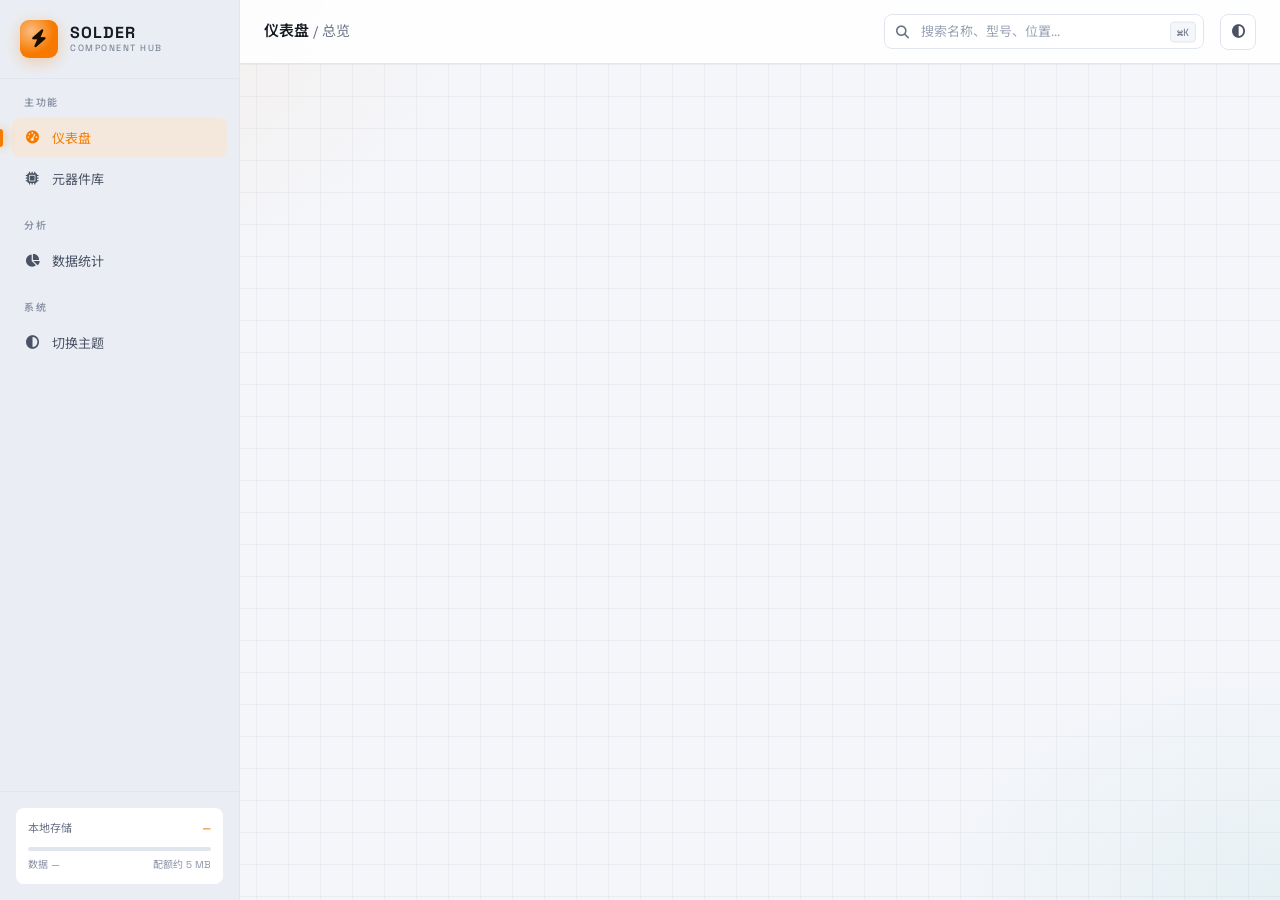
==== commit ecddd3e5: "refactor: 精简元器件管理页面，移除数量/型号/低库存相关功能 - 数据模型层去掉 model、quantity 字段，settings 不再维护 lowStockThreshold - 前台" ====
--- a/index.html
+++ b/index.html
@@ -55,10 +55,6 @@
           </button>
           <button type="button" class="hub-nav__item" data-page="inventory">
             <i class="fa-solid fa-microchip"></i><span>元器件库</span>
-          </button>
-          <button type="button" class="hub-nav__item" data-page="alert">
-            <i class="fa-solid fa-triangle-exclamation"></i><span>低库存预警</span>
-            <span class="hub-badge" id="alertBadge" hidden>0</span>
           </button>
         </div>
 
@@ -119,9 +115,6 @@
     <button type="button" class="mobile-nav__item" data-page="inventory">
       <i class="fa-solid fa-microchip"></i><span>元器件库</span>
     </button>
-    <button type="button" class="mobile-nav__item" data-page="alert">
-      <i class="fa-solid fa-triangle-exclamation"></i><span>预警</span>
-    </button>
     <button type="button" class="mobile-nav__item" data-page="stats">
       <i class="fa-solid fa-chart-pie"></i><span>统计</span>
     </button>
@@ -133,6 +126,6 @@
   <dialog class="dialog detail-dialog" id="detailDialog" aria-label="元器件详情">
     <div class="dialog__body detail-dialog__body" id="detailDialogBody"></div>
   </dialog>
-  <script type="module" src="src/front.js?v=20260823"></script>
+  <script type="module" src="src/front.js?v=20260825"></script>
 </body>
 </html>
--- a/styles/base.css
+++ b/styles/base.css
@@ -130,6 +130,11 @@
   display: none !important;
 }
 
+/* 防止组件自身的 display 声明（如 .field__error 的 display:flex）覆盖 hidden 属性 */
+[hidden] {
+  display: none !important;
+}
+
 .flex {
   display: flex;
 }
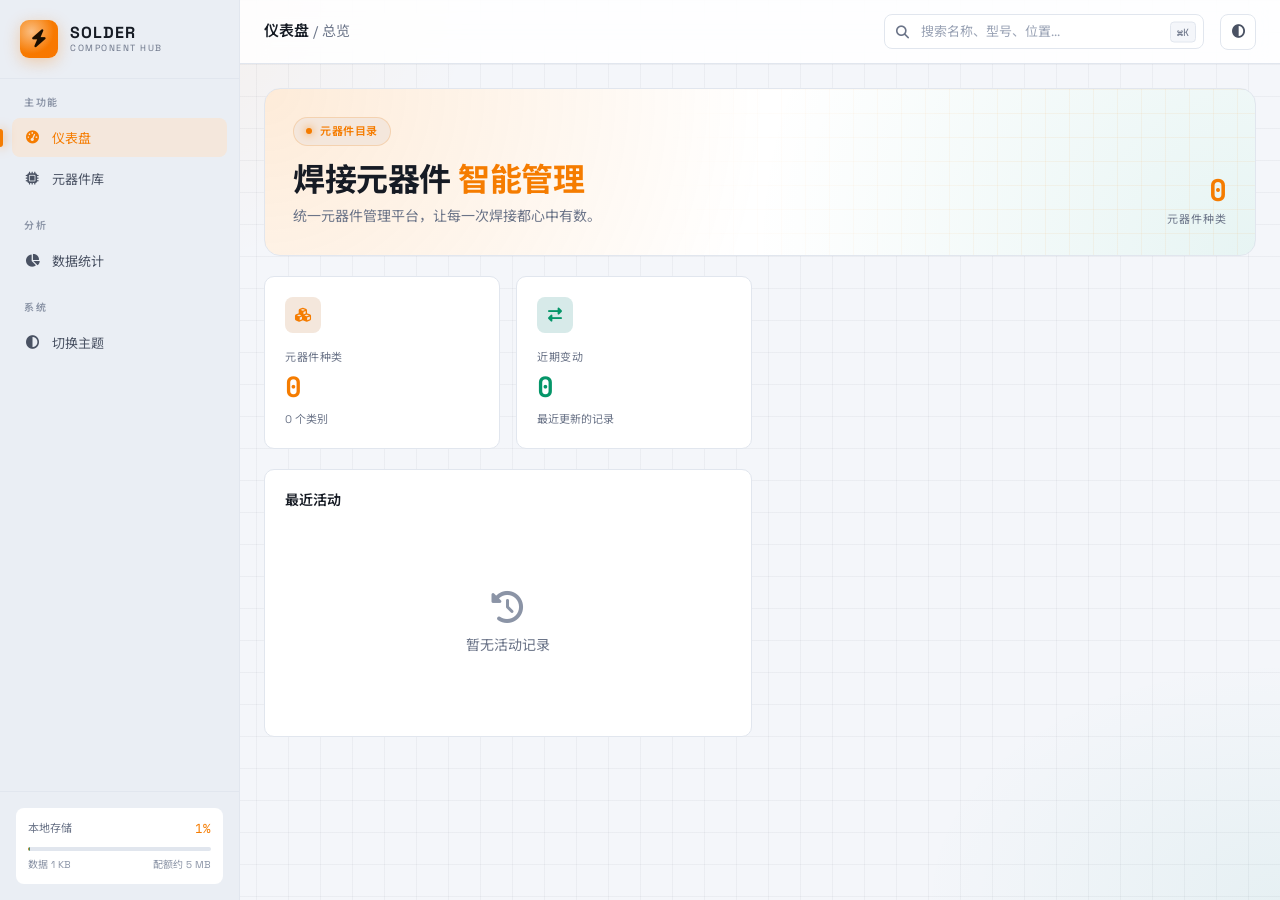
==== commit c70998f4: "fix: 更新 JS 缓存版本号，确保浏览器加载最新图标" ====
--- a/index.html
+++ b/index.html
@@ -126,6 +126,6 @@
   <dialog class="dialog detail-dialog" id="detailDialog" aria-label="元器件详情">
     <div class="dialog__body detail-dialog__body" id="detailDialogBody"></div>
   </dialog>
-  <script type="module" src="src/front.js?v=20260825"></script>
+  <script type="module" src="src/front.js?v=20260826"></script>
 </body>
 </html>
--- a/styles/layout.css
+++ b/styles/layout.css
@@ -124,6 +124,7 @@
   padding: var(--space-3) var(--space-4);
   border-bottom: var(--panel-border);
   background: color-mix(in srgb, var(--surface-elevated) 55%, var(--surface-panel));
+  flex-wrap: wrap;
 }
 
 .panel__title {
--- a/styles/data.css
+++ b/styles/data.css
@@ -151,6 +151,8 @@
   font-family: inherit;
   font-size: inherit;
   cursor: pointer;
+  min-width: 0;
+  max-width: 100%;
   transition: background var(--transition-fast),
               border-color var(--transition-fast),
               box-shadow var(--transition-fast),
@@ -206,7 +208,8 @@
   display: flex;
   gap: var(--space-1);
   align-items: center;
-  flex-shrink: 0;
+  flex-shrink: 1;
+  min-width: 0;
 }
 
 .badge {
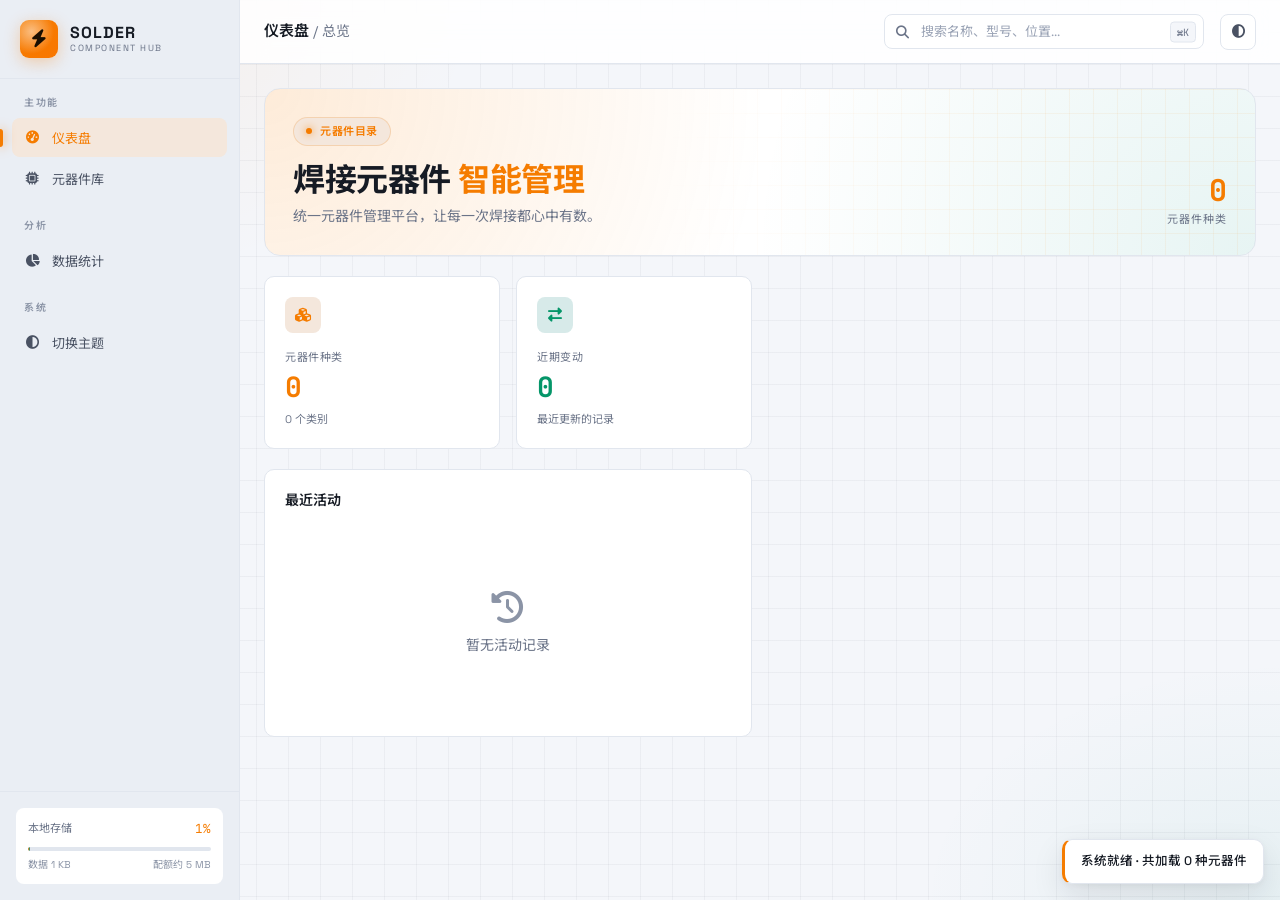
==== commit 78fd852a: "fix: CSS 文件添加缓存版本号，修复样式丢失问题" ====
--- a/index.html
+++ b/index.html
@@ -27,13 +27,13 @@
   <link rel="stylesheet" href="https://cdnjs.cloudflare.com/ajax/libs/font-awesome/6.5.1/css/all.min.css" media="print" onload="this.media='all'" />
   <noscript><link rel="stylesheet" href="https://cdnjs.cloudflare.com/ajax/libs/font-awesome/6.5.1/css/all.min.css" /></noscript>
   <!-- 直接以 link 并行加载全部样式（替代 @import 串行加载） -->
-  <link rel="stylesheet" href="styles/variables.css" />
-  <link rel="stylesheet" href="styles/base.css" />
-  <link rel="stylesheet" href="styles/layout.css" />
-  <link rel="stylesheet" href="styles/forms.css" />
-  <link rel="stylesheet" href="styles/data.css" />
-  <link rel="stylesheet" href="styles/hub.css" />
-  <link rel="stylesheet" href="styles/components.css" />
+  <link rel="stylesheet" href="styles/variables.css?v=20260826" />
+  <link rel="stylesheet" href="styles/base.css?v=20260826" />
+  <link rel="stylesheet" href="styles/layout.css?v=20260826" />
+  <link rel="stylesheet" href="styles/forms.css?v=20260826" />
+  <link rel="stylesheet" href="styles/data.css?v=20260826" />
+  <link rel="stylesheet" href="styles/hub.css?v=20260826" />
+  <link rel="stylesheet" href="styles/components.css?v=20260826" />
 </head>
 <body class="circuit-bg">
   <div class="hub" id="hub">
@@ -126,6 +126,6 @@
   <dialog class="dialog detail-dialog" id="detailDialog" aria-label="元器件详情">
     <div class="dialog__body detail-dialog__body" id="detailDialogBody"></div>
   </dialog>
-  <script type="module" src="src/front.js?v=20260826"></script>
+  <script type="module" src="src/front.js?v=20260826b"></script>
 </body>
 </html>
